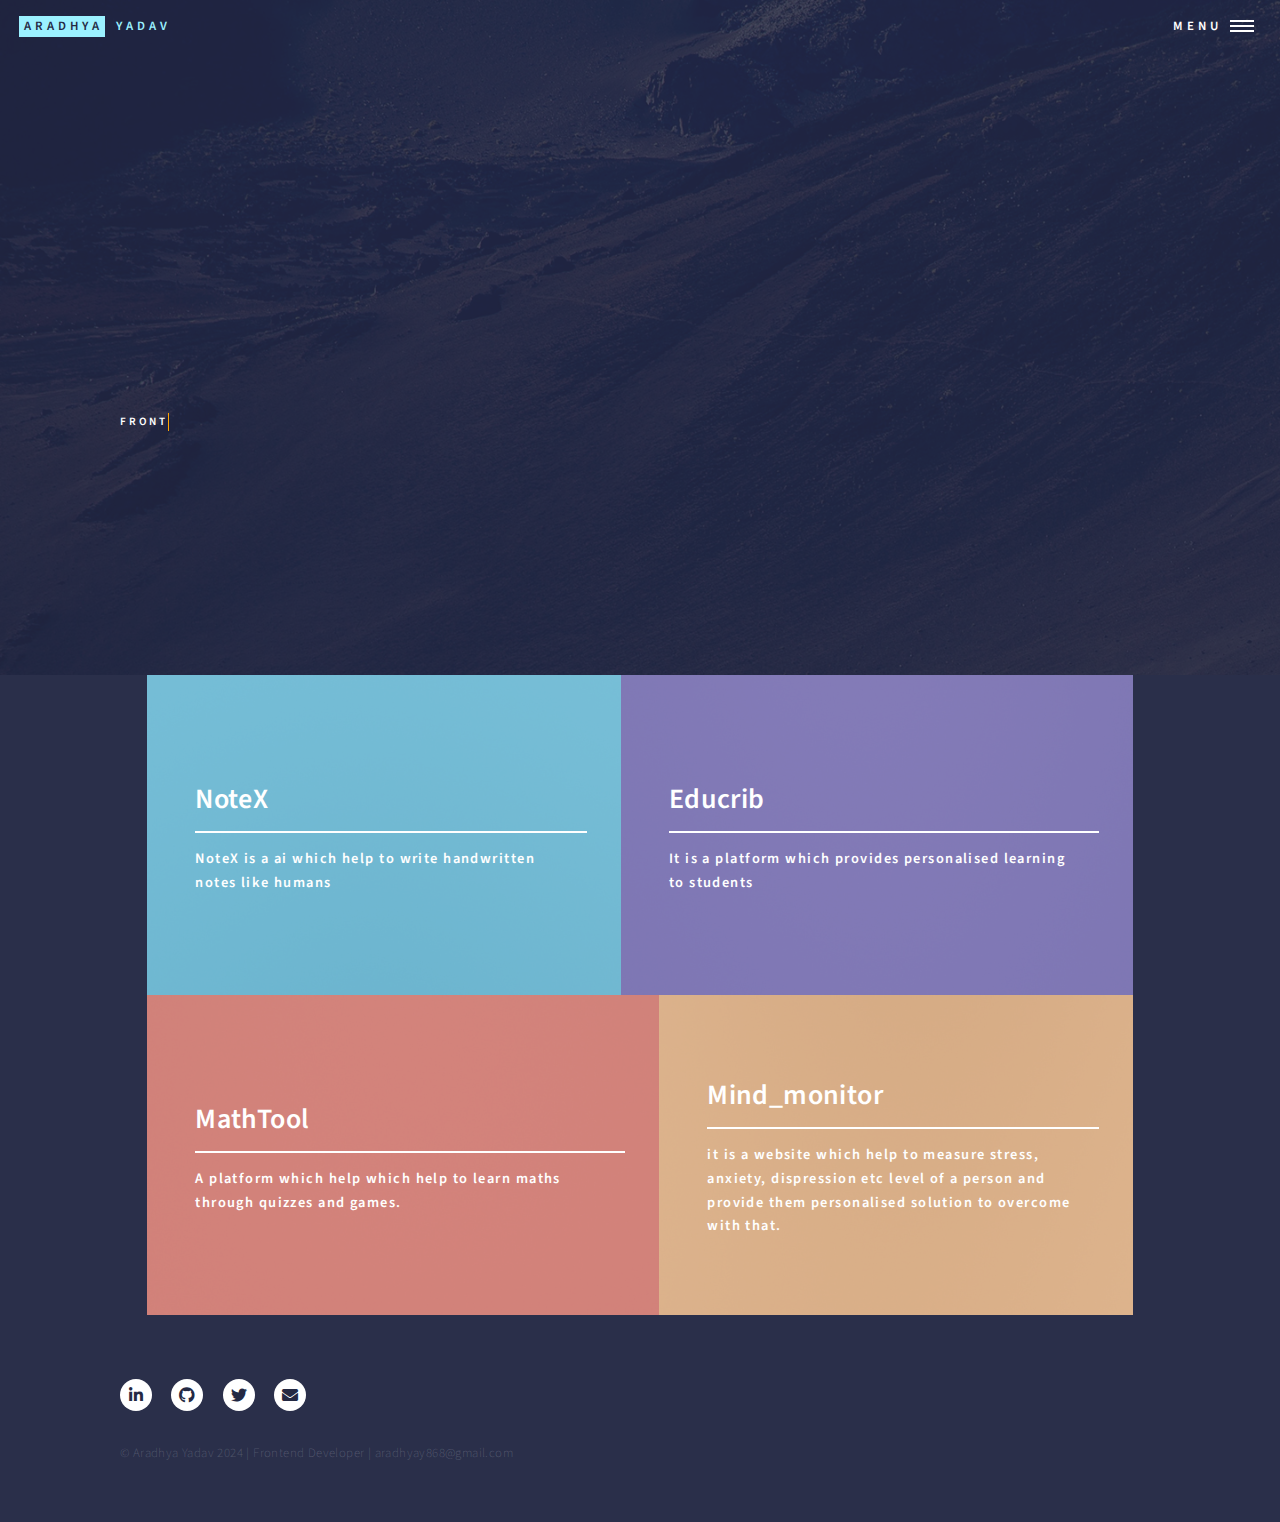
==== index.html @ 2ba5c399 "first commit" ====
<!DOCTYPE HTML>
<!--
	Forty by HTML5 UP
	html5up.net | @ajlkn
	Free for personal and commercial use under the CCA 3.0 license (html5up.net/license)
-->
<html>
	<head>
		<title>aradhyayadav-portfolio</title>
		<meta charset="utf-8" />
		<meta name="viewport" content="width=device-width, initial-scale=1, user-scalable=no" />
		<link rel="stylesheet" href="assets/css/main.css" />
		<noscript><link rel="stylesheet" href="assets/css/noscript.css" /></noscript>
	</head>
	<body class="is-preload">

		<!-- Wrapper -->
			<div id="wrapper">

				<!-- Header -->
					<header id="header" class="alt">
						<a href="index.html" class="logo"><strong>Aradhya</strong> <span>Yadav</span></a>
						<nav>
							<a href="#menu">Menu</a>
						</nav>
					</header>

				<!-- Menu -->
					<nav id="menu">
						<ul class="links">
							<li><a href="index.html">Home</a></li>
						<li><a href="about.html">About</a></li>
						<li><a href="projects.html">Projects</a></li>
							
						</ul>
						
					</nav>

				<!-- Banner -->
					<section id="banner" class="major">
						
						<div class="inner">
							<header class="major">
								<h1 class="header-text">Hi, my name is Aradhya</h1>
							</header>
							<div class="content">
								<p class="typewriter"></p>
								<!-- <ul class="actions">
									<li><a href="#one" class="button next scrolly">Get Started</a></li>
								</ul> -->
							</div>
						</div>
					</section>

				<!-- Main -->
					<div id="main">

						<!-- One -->
							<section id="one" class="tiles">
								<article>
									<span class="image">
										<img src="images/pic01.jpg" alt="" />
									</span>
									<header class="major">
										<h3><a href="projects.html" class="link">NoteX</a></h3>
										<p>NoteX is a ai which help to write handwritten notes like humans</p>
									</header>
								</article>
								<article>
									<span class="image">
										<img src="images/pic02.jpg" alt="" />
									</span>
									<header class="major">
										<h3><a href="projects.html" class="link">Educrib</a></h3>
										<p>It is a platform  which provides personalised learning to students</p>
									</header>
								</article>
								<article>
									<span class="image">
										<img src="images/pic05.jpg" alt="" />
									</span>
									<header class="major">
										<h3><a href="projects.html" class="link">MathTool</a></h3>
										<p>A platform which help which help to learn maths through quizzes and games.</p>
									</header>
								</article>
								<article>
									<span class="image">
										<img src="images/pic04.jpg" alt="" />
									</span>
									<header class="major">
										<h3><a href="projects.html" class="link">Mind_monitor</a></h3>
										<p>it is a website which help to measure stress, anxiety, dispression etc level of a person and provide them personalised solution to overcome with that. </p>
									</header>
								</article>
								
							</section>

				

				<!-- Footer -->
					<footer id="footer">
						<div class="inner">
							<ul class="icons">
								<li><a href="https://www.linkedin.com/in/aradhya-yadav-b4b287242" target="_blank" class="icon brands alt fa-linkedin-in"><span class="label">LinkedIn</span></a></li>
								<li><a href="https://github.com/Aradhya-005" target="_blank" class="icon brands alt fa-github"><span class="label">GitHub</span></a></li>
								<li><a href="https://x.com/Aradhya68429945" target="_blank" class="icon brands alt fa-twitter"><span class="label">Twitter</span></a></li>
								<li><a href="mailto:aradhyay868@gmail.com" target="_blank" class="icon solid alt fa-envelope"><span class="label">Email</span></a></li>
							</ul>
							<ul class="copyright">
								<li>&copy; Aradhya Yadav 2024 | Frontend Developer | aradhyay868@gmail.com</li>
							</ul>
						</div>
					</footer>

			</div>

		<!-- Scripts -->
			<script src="assets/js/jquery.min.js"></script>
			<script src="assets/js/jquery.scrolly.min.js"></script>
			<script src="assets/js/jquery.scrollex.min.js"></script>
			<script src="assets/js/browser.min.js"></script>
			<script src="assets/js/breakpoints.min.js"></script>
			<script src="assets/js/util.js"></script>
			<script src="assets/js/main.js"></script>

	</body>
</html>
---- assets/css/main.css ----
@import url(fontawesome-all.min.css);
@import url("https://fonts.googleapis.com/css?family=Source+Sans+Pro:300,300italic,600,600italic");

/*
	Forty by HTML5 UP
	html5up.net | @ajlkn
	Free for personal and commercial use under the CCA 3.0 license (html5up.net/license)
*/
::-webkit-scrollbar {
	display: none;
  }
html, body, div, span, applet, object,
iframe, h1, h2, h3, h4, h5, h6, p, blockquote,
pre, a, abbr, acronym, address, big, cite,
code, del, dfn, em, img, ins, kbd, q, s, samp,
small, strike, strong, sub, sup, tt, var, b,
u, i, center, dl, dt, dd, ol, ul, li, fieldset,
form, label, legend, table, caption, tbody,
tfoot, thead, tr, th, td, article, aside,
canvas, details, embed, figure, figcaption,
footer, header, hgroup, menu, nav, output, ruby,
section, summary, time, mark, audio, video {
	margin: 0;
	padding: 0;
	border: 0;
	font-size: 100%;
	font: inherit;
	vertical-align: baseline;}

article, aside, details, figcaption, figure,
footer, header, hgroup, menu, nav, section {
	display: block;}

body {
	line-height: 1;
}

ol, ul {
	list-style: none;
}

blockquote, q {
	quotes: none;
}

	blockquote:before, blockquote:after, q:before, q:after {
		content: '';
		content: none;
	}

table {
	border-collapse: collapse;
	border-spacing: 0;
}

body {
	-webkit-text-size-adjust: none;
}

mark {
	background-color: transparent;
	color: inherit;
}

input::-moz-focus-inner {
	border: 0;
	padding: 0;
}

input, select, textarea {
	-moz-appearance: none;
	-webkit-appearance: none;
	-ms-appearance: none;
	appearance: none;
}

/* Basic */

	@-ms-viewport {
		width: device-width;
	}

	body {
		-ms-overflow-style: scrollbar;
	}

	@media screen and (max-width: 480px) {

		html, body {
			min-width: 320px;
		}

	}

	html {
		box-sizing: border-box;
	}

	*, *:before, *:after {
		box-sizing: inherit;
	}

	body {
		background: #242943;
	}

		body.is-preload *, body.is-preload *:before, body.is-preload *:after {
			-moz-animation: none !important;
			-webkit-animation: none !important;
			-ms-animation: none !important;
			animation: none !important;
			-moz-transition: none !important;
			-webkit-transition: none !important;
			-ms-transition: none !important;
			transition: none !important;
		}

/* Type */

	body, input, select, textarea {
		color: #ffffff;
		font-family: "Source Sans Pro", Helvetica, sans-serif;
		font-size: 17pt;
		font-weight: 300;
		letter-spacing: 0.025em;
		line-height: 1.65;
	}

		@media screen and (max-width: 1680px) {

			body, input, select, textarea {
				font-size: 14pt;
			}

		}

		@media screen and (max-width: 1280px) {

			body, input, select, textarea {
				font-size: 12pt;
			}

		}

		@media screen and (max-width: 360px) {

			body, input, select, textarea {
				font-size: 11pt;
			}

		}

	a {
		-moz-transition: color 0.2s ease-in-out, border-bottom-color 0.2s ease-in-out;
		-webkit-transition: color 0.2s ease-in-out, border-bottom-color 0.2s ease-in-out;
		-ms-transition: color 0.2s ease-in-out, border-bottom-color 0.2s ease-in-out;
		transition: color 0.2s ease-in-out, border-bottom-color 0.2s ease-in-out;
		border-bottom: dotted 1px;
		color: inherit;
		text-decoration: none;
	}

		a:hover {
			border-bottom-color: transparent;
			color: #9bf1ff !important;
		}

		a:active {
			color: #53e3fb !important;
		}

	strong, b {
		color: #ffffff;
		font-weight: 600;
	}

	em, i {
		font-style: italic;
	}

	p {
		margin: 0 0 2em 0;
	}

	h1, h2, h3, h4, h5, h6 {
		color: #ffffff;
		font-weight: 600;
		line-height: 1.65;
		margin: 0 0 1em 0;
	}

		h1 a, h2 a, h3 a, h4 a, h5 a, h6 a {
			color: inherit;
			border-bottom: 0;
		}

	h1 {
		font-size: 2.5em;
	}

	h2 {
		font-size: 1.75em;
	}

	h3 {
		font-size: 1.35em;
	}

	h4 {
		font-size: 1.1em;
	}

	h5 {
		font-size: 0.9em;
	}

	h6 {
		font-size: 0.7em;
	}
	#second  p{
		margin: 0 0 5px 0;
		font-size: 16px;
	}
	#main #second .inner-2{
		padding-top: 15px;
	}
	#second h5{
		letter-spacing: 2px;
	}
    #second {
		display: flex;
		flex-direction: row;
	}
    
	.about-div{
		align-items: center;
		display: flex;
		flex-direction: row;
		/* gap: 40px; */
	}
	.image main img{
		width: 45%;

	}
	.another-inner{
	padding: 4em 0 2em 0;
    margin: 0 auto;
    max-width: 65em;
    /* width: calc(100% - 6em); */
	}

	
	#banner .content .typewriter {
		
		white-space: nowrap; /* Prevent wrapping */
		overflow: hidden; /* Hide the overflow text */
		border-right: 0.15em solid orange; /* The caret */
		animation: blink-caret 0.75s step-end infinite;
	}
	
	/* Blinking caret effect */
	@keyframes blink-caret {
		from, to { border-color: transparent; }
		50% { border-color: orange; }
	}
	
	 /* about animation css */

	 .slide-in-top {
		overflow: hidden; /* To hide overflowed parts during animation */
	}
	
	.slide-in-top img {
		width: 45%;
		
		transform: translateY(-100%); /* Start position: off-screen from the top */
		animation: slideIn 1s ease-out forwards; /* Animation duration and smoothness */
	}
	
	@keyframes slideIn {
		to {
			transform: translateY(0); /* End position: on-screen */
		}
	}
/* General styles for text */
.reveal-text {
    opacity: 0;
    transform: translateY(30px); /* Default start position for paragraph text */
    animation: reveal-bottom 1s ease-out forwards;
}

/* Specific styles for heading and subheading */
h1 {
    opacity: 0;
    transform: translateX(-30px); /* Start position for text coming from the left */
    animation: reveal-left 1s ease-out forwards;
}

h1 span {
    display: inline-block;
    opacity: 0;
    transform: translateX(30px); /* Start position for text coming from the right */
    animation: reveal-right 1s ease-out forwards;
    animation-delay: 0.5s; /* Stagger delay to start after 'Hi,' animation */
}

/* Keyframes for animations */
@keyframes reveal-left {
    0% {
        opacity: 0;
        transform: translateX(-30px); /* Start position */
    }
    100% {
        opacity: 1;
        transform: translateX(0); /* End position */
    }
}

@keyframes reveal-right {
    0% {
        opacity: 0;
        transform: translateX(30px); /* Start position */
    }
    100% {
        opacity: 1;
        transform: translateX(0); /* End position */
    }
}

@keyframes reveal-bottom {
    0% {
        opacity: 0;
        transform: translateY(30px); /* Start position */
    }
    100% {
        opacity: 1;
        transform: translateY(0); /* End position */
    }
}


/* education section animation */
.fade-in {
    opacity: 0;
    transform: translateY(30px); /* Start position */
    transition: opacity 1.2s ease-out, transform 1.2s ease-out;
}

/* Final state: fully visible and in place */
.fade-in.visible {
    opacity: 1;
    transform: translateY(0); /* End position */
}


/* animation css for project page */

/* Initial positioning */
.from-right, .from-left {
	position: relative;
	/* Ensure elements start off-screen */
	transform: translateX(100%);
	/* Set transition for smooth movement */
	transition: transform 2s ease-in-out; /* Reduced duration for faster speed */
  }
  
  /* Animation for elements coming from the right */
  .from-right {
	animation: moveFromRight 2s ease-in-out forwards; /* Reduced duration for faster speed */
  }
  
  /* Animation for elements coming from the left */
  .from-left {
	animation: moveFromLeft 2s ease-in-out forwards; /* Reduced duration for faster speed */
  }
  
  /* Keyframes for moving from the right to the center */
  @keyframes moveFromRight {
	0% {
	  transform: translateX(100%); /* Start off-screen to the right */
	}
	100% {
	  transform: translateX(0); /* Move to the original position */
	}
  }
  
  /* Keyframes for moving from the left to the center */
  @keyframes moveFromLeft {
	0% {
	  transform: translateX(-100%); /* Start off-screen to the left */
	}
	100% {
	  transform: translateX(0); /* Move to the original position */
	}
  }
  

 @media screen and (max-width:600px){
    .about-div{
		display: flex;
		flex-direction: column;
	}
	#second{
		
		display: flex;
		flex-direction: row;
	}
	.another-inner{
		margin-left: 24px;
	}
	.image.main img {
		width: 43%;
	}
 }
 @media screen and (max-width:550px){
    .about-div{
		display: flex;
		flex-direction: column;
	}
	#second{
		
		display: flex;
		flex-direction:column;
	}
	
 }


	@media screen and (max-width: 736px) {

		h1 {
			font-size: 2em;
		}

		h2 {
			font-size: 1.5em;
		}

		h3 {
			font-size: 1.25em;
		}

	}

	sub {
		font-size: 0.8em;
		position: relative;
		top: 0.5em;
	}

	sup {
		font-size: 0.8em;
		position: relative;
		top: -0.5em;
	}

	blockquote {
		border-left: solid 4px rgba(212, 212, 255, 0.1);
		font-style: italic;
		margin: 0 0 2em 0;
		padding: 0.5em 0 0.5em 2em;
	}

	code {
		background: rgba(212, 212, 255, 0.035);
		font-family: "Courier New", monospace;
		font-size: 0.9em;
		margin: 0 0.25em;
		padding: 0.25em 0.65em;
	}

	pre {
		-webkit-overflow-scrolling: touch;
		font-family: "Courier New", monospace;
		font-size: 0.9em;
		margin: 0 0 2em 0;
	}

		pre code {
			display: block;
			line-height: 1.75;
			padding: 1em 1.5em;
			overflow-x: auto;
		}

	hr {
		border: 0;
		border-bottom: solid 1px rgba(212, 212, 255, 0.1);
		margin: 2em 0;
	}

		hr.major {
			margin: 3em 0;
		}

	.align-left {
		text-align: left;
	}

	.align-center {
		text-align: center;
	}

	.align-right {
		text-align: right;
	}

/* Row */

	.row {
		display: flex;
		flex-wrap: wrap;
		box-sizing: border-box;
		align-items: stretch;
	}

		.row > * {
			box-sizing: border-box;
		}

		.row.gtr-uniform > * > :last-child {
			margin-bottom: 0;
		}

		.row.aln-left {
			justify-content: flex-start;
		}

		.row.aln-center {
			justify-content: center;
		}

		.row.aln-right {
			justify-content: flex-end;
		}

		.row.aln-top {
			align-items: flex-start;
		}

		.row.aln-middle {
			align-items: center;
		}

		.row.aln-bottom {
			align-items: flex-end;
		}

		.row > .imp {
			order: -1;
		}

		.row > .col-1 {
			width: 8.33333%;
		}

		.row > .off-1 {
			margin-left: 8.33333%;
		}

		.row > .col-2 {
			width: 16.66667%;
		}

		.row > .off-2 {
			margin-left: 16.66667%;
		}

		.row > .col-3 {
			width: 25%;
		}

		.row > .off-3 {
			margin-left: 25%;
		}

		.row > .col-4 {
			width: 33.33333%;
		}

		.row > .off-4 {
			margin-left: 33.33333%;
		}

		.row > .col-5 {
			width: 41.66667%;
		}

		.row > .off-5 {
			margin-left: 41.66667%;
		}

		.row > .col-6 {
			width: 50%;
		}

		.row > .off-6 {
			margin-left: 50%;
		}

		.row > .col-7 {
			width: 58.33333%;
		}

		.row > .off-7 {
			margin-left: 58.33333%;
		}

		.row > .col-8 {
			width: 66.66667%;
		}

		.row > .off-8 {
			margin-left: 66.66667%;
		}

		.row > .col-9 {
			width: 75%;
		}

		.row > .off-9 {
			margin-left: 75%;
		}

		.row > .col-10 {
			width: 83.33333%;
		}

		.row > .off-10 {
			margin-left: 83.33333%;
		}

		.row > .col-11 {
			width: 91.66667%;
		}

		.row > .off-11 {
			margin-left: 91.66667%;
		}

		.row > .col-12 {
			width: 100%;
		}

		.row > .off-12 {
			margin-left: 100%;
		}

		.row.gtr-0 {
			margin-top: 0;
			margin-left: 0em;
		}

			.row.gtr-0 > * {
				padding: 0 0 0 0em;
			}

			.row.gtr-0.gtr-uniform {
				margin-top: 0em;
			}

				.row.gtr-0.gtr-uniform > * {
					padding-top: 0em;
				}

		.row.gtr-25 {
			margin-top: 0;
			margin-left: -0.5em;
		}

			.row.gtr-25 > * {
				padding: 0 0 0 0.5em;
			}

			.row.gtr-25.gtr-uniform {
				margin-top: -0.5em;
			}

				.row.gtr-25.gtr-uniform > * {
					padding-top: 0.5em;
				}

		.row.gtr-50 {
			margin-top: 0;
			margin-left: -1em;
		}

			.row.gtr-50 > * {
				padding: 0 0 0 1em;
			}

			.row.gtr-50.gtr-uniform {
				margin-top: -1em;
			}

				.row.gtr-50.gtr-uniform > * {
					padding-top: 1em;
				}

		.row {
			margin-top: 0;
			margin-left: -2em;
		}

			.row > * {
				padding: 0 0 0 2em;
			}

			.row.gtr-uniform {
				margin-top: -2em;
			}

				.row.gtr-uniform > * {
					padding-top: 2em;
				}

		.row.gtr-150 {
			margin-top: 0;
			margin-left: -3em;
		}

			.row.gtr-150 > * {
				padding: 0 0 0 3em;
			}

			.row.gtr-150.gtr-uniform {
				margin-top: -3em;
			}

				.row.gtr-150.gtr-uniform > * {
					padding-top: 3em;
				}

		.row.gtr-200 {
			margin-top: 0;
			margin-left: -4em;
		}

			.row.gtr-200 > * {
				padding: 0 0 0 4em;
			}

			.row.gtr-200.gtr-uniform {
				margin-top: -4em;
			}

				.row.gtr-200.gtr-uniform > * {
					padding-top: 4em;
				}

		@media screen and (max-width: 1680px) {

			.row {
				display: flex;
				flex-wrap: wrap;
				box-sizing: border-box;
				align-items: stretch;
			}

				.row > * {
					box-sizing: border-box;
				}

				.row.gtr-uniform > * > :last-child {
					margin-bottom: 0;
				}

				.row.aln-left {
					justify-content: flex-start;
				}

				.row.aln-center {
					justify-content: center;
				}

				.row.aln-right {
					justify-content: flex-end;
				}

				.row.aln-top {
					align-items: flex-start;
				}

				.row.aln-middle {
					align-items: center;
				}

				.row.aln-bottom {
					align-items: flex-end;
				}

				.row > .imp-xlarge {
					order: -1;
				}

				.row > .col-1-xlarge {
					width: 8.33333%;
				}

				.row > .off-1-xlarge {
					margin-left: 8.33333%;
				}

				.row > .col-2-xlarge {
					width: 16.66667%;
				}

				.row > .off-2-xlarge {
					margin-left: 16.66667%;
				}

				.row > .col-3-xlarge {
					width: 25%;
				}

				.row > .off-3-xlarge {
					margin-left: 25%;
				}

				.row > .col-4-xlarge {
					width: 33.33333%;
				}

				.row > .off-4-xlarge {
					margin-left: 33.33333%;
				}

				.row > .col-5-xlarge {
					width: 41.66667%;
				}

				.row > .off-5-xlarge {
					margin-left: 41.66667%;
				}

				.row > .col-6-xlarge {
					width: 50%;
				}

				.row > .off-6-xlarge {
					margin-left: 50%;
				}

				.row > .col-7-xlarge {
					width: 58.33333%;
				}

				.row > .off-7-xlarge {
					margin-left: 58.33333%;
				}

				.row > .col-8-xlarge {
					width: 66.66667%;
				}

				.row > .off-8-xlarge {
					margin-left: 66.66667%;
				}

				.row > .col-9-xlarge {
					width: 75%;
				}

				.row > .off-9-xlarge {
					margin-left: 75%;
				}

				.row > .col-10-xlarge {
					width: 83.33333%;
				}

				.row > .off-10-xlarge {
					margin-left: 83.33333%;
				}

				.row > .col-11-xlarge {
					width: 91.66667%;
				}

				.row > .off-11-xlarge {
					margin-left: 91.66667%;
				}

				.row > .col-12-xlarge {
					width: 100%;
				}

				.row > .off-12-xlarge {
					margin-left: 100%;
				}

				.row.gtr-0 {
					margin-top: 0;
					margin-left: 0em;
				}

					.row.gtr-0 > * {
						padding: 0 0 0 0em;
					}

					.row.gtr-0.gtr-uniform {
						margin-top: 0em;
					}

						.row.gtr-0.gtr-uniform > * {
							padding-top: 0em;
						}

				.row.gtr-25 {
					margin-top: 0;
					margin-left: -0.5em;
				}

					.row.gtr-25 > * {
						padding: 0 0 0 0.5em;
					}

					.row.gtr-25.gtr-uniform {
						margin-top: -0.5em;
					}

						.row.gtr-25.gtr-uniform > * {
							padding-top: 0.5em;
						}

				.row.gtr-50 {
					margin-top: 0;
					margin-left: -1em;
				}

					.row.gtr-50 > * {
						padding: 0 0 0 1em;
					}

					.row.gtr-50.gtr-uniform {
						margin-top: -1em;
					}

						.row.gtr-50.gtr-uniform > * {
							padding-top: 1em;
						}

				.row {
					margin-top: 0;
					margin-left: -2em;
				}

					.row > * {
						padding: 0 0 0 2em;
					}

					.row.gtr-uniform {
						margin-top: -2em;
					}

						.row.gtr-uniform > * {
							padding-top: 2em;
						}

				.row.gtr-150 {
					margin-top: 0;
					margin-left: -3em;
				}

					.row.gtr-150 > * {
						padding: 0 0 0 3em;
					}

					.row.gtr-150.gtr-uniform {
						margin-top: -3em;
					}

						.row.gtr-150.gtr-uniform > * {
							padding-top: 3em;
						}

				.row.gtr-200 {
					margin-top: 0;
					margin-left: -4em;
				}

					.row.gtr-200 > * {
						padding: 0 0 0 4em;
					}

					.row.gtr-200.gtr-uniform {
						margin-top: -4em;
					}

						.row.gtr-200.gtr-uniform > * {
							padding-top: 4em;
						}

		}

		@media screen and (max-width: 1280px) {

			.row {
				display: flex;
				flex-wrap: wrap;
				box-sizing: border-box;
				align-items: stretch;
			}

				.row > * {
					box-sizing: border-box;
				}

				.row.gtr-uniform > * > :last-child {
					margin-bottom: 0;
				}

				.row.aln-left {
					justify-content: flex-start;
				}

				.row.aln-center {
					justify-content: center;
				}

				.row.aln-right {
					justify-content: flex-end;
				}

				.row.aln-top {
					align-items: flex-start;
				}

				.row.aln-middle {
					align-items: center;
				}

				.row.aln-bottom {
					align-items: flex-end;
				}

				.row > .imp-large {
					order: -1;
				}

				.row > .col-1-large {
					width: 8.33333%;
				}

				.row > .off-1-large {
					margin-left: 8.33333%;
				}

				.row > .col-2-large {
					width: 16.66667%;
				}

				.row > .off-2-large {
					margin-left: 16.66667%;
				}

				.row > .col-3-large {
					width: 25%;
				}

				.row > .off-3-large {
					margin-left: 25%;
				}

				.row > .col-4-large {
					width: 33.33333%;
				}

				.row > .off-4-large {
					margin-left: 33.33333%;
				}

				.row > .col-5-large {
					width: 41.66667%;
				}

				.row > .off-5-large {
					margin-left: 41.66667%;
				}

				.row > .col-6-large {
					width: 50%;
				}

				.row > .off-6-large {
					margin-left: 50%;
				}

				.row > .col-7-large {
					width: 58.33333%;
				}

				.row > .off-7-large {
					margin-left: 58.33333%;
				}

				.row > .col-8-large {
					width: 66.66667%;
				}

				.row > .off-8-large {
					margin-left: 66.66667%;
				}

				.row > .col-9-large {
					width: 75%;
				}

				.row > .off-9-large {
					margin-left: 75%;
				}

				.row > .col-10-large {
					width: 83.33333%;
				}

				.row > .off-10-large {
					margin-left: 83.33333%;
				}

				.row > .col-11-large {
					width: 91.66667%;
				}

				.row > .off-11-large {
					margin-left: 91.66667%;
				}

				.row > .col-12-large {
					width: 100%;
				}

				.row > .off-12-large {
					margin-left: 100%;
				}

				.row.gtr-0 {
					margin-top: 0;
					margin-left: 0em;
				}

					.row.gtr-0 > * {
						padding: 0 0 0 0em;
					}

					.row.gtr-0.gtr-uniform {
						margin-top: 0em;
					}

						.row.gtr-0.gtr-uniform > * {
							padding-top: 0em;
						}

				.row.gtr-25 {
					margin-top: 0;
					margin-left: -0.375em;
				}

					.row.gtr-25 > * {
						padding: 0 0 0 0.375em;
					}

					.row.gtr-25.gtr-uniform {
						margin-top: -0.375em;
					}

						.row.gtr-25.gtr-uniform > * {
							padding-top: 0.375em;
						}

				.row.gtr-50 {
					margin-top: 0;
					margin-left: -0.75em;
				}

					.row.gtr-50 > * {
						padding: 0 0 0 0.75em;
					}

					.row.gtr-50.gtr-uniform {
						margin-top: -0.75em;
					}

						.row.gtr-50.gtr-uniform > * {
							padding-top: 0.75em;
						}

				.row {
					margin-top: 0;
					margin-left: -1.5em;
				}

					.row > * {
						padding: 0 0 0 1.5em;
					}

					.row.gtr-uniform {
						margin-top: -1.5em;
					}

						.row.gtr-uniform > * {
							padding-top: 1.5em;
						}

				.row.gtr-150 {
					margin-top: 0;
					margin-left: -2.25em;
				}

					.row.gtr-150 > * {
						padding: 0 0 0 2.25em;
					}

					.row.gtr-150.gtr-uniform {
						margin-top: -2.25em;
					}

						.row.gtr-150.gtr-uniform > * {
							padding-top: 2.25em;
						}

				.row.gtr-200 {
					margin-top: 0;
					margin-left: -3em;
				}

					.row.gtr-200 > * {
						padding: 0 0 0 3em;
					}

					.row.gtr-200.gtr-uniform {
						margin-top: -3em;
					}

						.row.gtr-200.gtr-uniform > * {
							padding-top: 3em;
						}

		}

		@media screen and (max-width: 980px) {

			.row {
				display: flex;
				flex-wrap: wrap;
				box-sizing: border-box;
				align-items: stretch;
			}

				.row > * {
					box-sizing: border-box;
				}

				.row.gtr-uniform > * > :last-child {
					margin-bottom: 0;
				}

				.row.aln-left {
					justify-content: flex-start;
				}

				.row.aln-center {
					justify-content: center;
				}

				.row.aln-right {
					justify-content: flex-end;
				}

				.row.aln-top {
					align-items: flex-start;
				}

				.row.aln-middle {
					align-items: center;
				}

				.row.aln-bottom {
					align-items: flex-end;
				}

				.row > .imp-medium {
					order: -1;
				}

				.row > .col-1-medium {
					width: 8.33333%;
				}

				.row > .off-1-medium {
					margin-left: 8.33333%;
				}

				.row > .col-2-medium {
					width: 16.66667%;
				}

				.row > .off-2-medium {
					margin-left: 16.66667%;
				}

				.row > .col-3-medium {
					width: 25%;
				}

				.row > .off-3-medium {
					margin-left: 25%;
				}

				.row > .col-4-medium {
					width: 33.33333%;
				}

				.row > .off-4-medium {
					margin-left: 33.33333%;
				}

				.row > .col-5-medium {
					width: 41.66667%;
				}

				.row > .off-5-medium {
					margin-left: 41.66667%;
				}

				.row > .col-6-medium {
					width: 50%;
				}

				.row > .off-6-medium {
					margin-left: 50%;
				}

				.row > .col-7-medium {
					width: 58.33333%;
				}

				.row > .off-7-medium {
					margin-left: 58.33333%;
				}

				.row > .col-8-medium {
					width: 66.66667%;
				}

				.row > .off-8-medium {
					margin-left: 66.66667%;
				}

				.row > .col-9-medium {
					width: 75%;
				}

				.row > .off-9-medium {
					margin-left: 75%;
				}

				.row > .col-10-medium {
					width: 83.33333%;
				}

				.row > .off-10-medium {
					margin-left: 83.33333%;
				}

				.row > .col-11-medium {
					width: 91.66667%;
				}

				.row > .off-11-medium {
					margin-left: 91.66667%;
				}

				.row > .col-12-medium {
					width: 100%;
				}

				.row > .off-12-medium {
					margin-left: 100%;
				}

				.row.gtr-0 {
					margin-top: 0;
					margin-left: 0em;
				}

					.row.gtr-0 > * {
						padding: 0 0 0 0em;
					}

					.row.gtr-0.gtr-uniform {
						margin-top: 0em;
					}

						.row.gtr-0.gtr-uniform > * {
							padding-top: 0em;
						}

				.row.gtr-25 {
					margin-top: 0;
					margin-left: -0.375em;
				}

					.row.gtr-25 > * {
						padding: 0 0 0 0.375em;
					}

					.row.gtr-25.gtr-uniform {
						margin-top: -0.375em;
					}

						.row.gtr-25.gtr-uniform > * {
							padding-top: 0.375em;
						}

				.row.gtr-50 {
					margin-top: 0;
					margin-left: -0.75em;
				}

					.row.gtr-50 > * {
						padding: 0 0 0 0.75em;
					}

					.row.gtr-50.gtr-uniform {
						margin-top: -0.75em;
					}

						.row.gtr-50.gtr-uniform > * {
							padding-top: 0.75em;
						}

				.row {
					margin-top: 0;
					margin-left: -1.5em;
				}

					.row > * {
						padding: 0 0 0 1.5em;
					}

					.row.gtr-uniform {
						margin-top: -1.5em;
					}

						.row.gtr-uniform > * {
							padding-top: 1.5em;
						}

				.row.gtr-150 {
					margin-top: 0;
					margin-left: -2.25em;
				}

					.row.gtr-150 > * {
						padding: 0 0 0 2.25em;
					}

					.row.gtr-150.gtr-uniform {
						margin-top: -2.25em;
					}

						.row.gtr-150.gtr-uniform > * {
							padding-top: 2.25em;
						}

				.row.gtr-200 {
					margin-top: 0;
					margin-left: -3em;
				}

					.row.gtr-200 > * {
						padding: 0 0 0 3em;
					}

					.row.gtr-200.gtr-uniform {
						margin-top: -3em;
					}

						.row.gtr-200.gtr-uniform > * {
							padding-top: 3em;
						}

		}

		@media screen and (max-width: 736px) {

			.row {
				display: flex;
				flex-wrap: wrap;
				box-sizing: border-box;
				align-items: stretch;
			}

				.row > * {
					box-sizing: border-box;
				}

				.row.gtr-uniform > * > :last-child {
					margin-bottom: 0;
				}

				.row.aln-left {
					justify-content: flex-start;
				}

				.row.aln-center {
					justify-content: center;
				}

				.row.aln-right {
					justify-content: flex-end;
				}

				.row.aln-top {
					align-items: flex-start;
				}

				.row.aln-middle {
					align-items: center;
				}

				.row.aln-bottom {
					align-items: flex-end;
				}

				.row > .imp-small {
					order: -1;
				}

				.row > .col-1-small {
					width: 8.33333%;
				}

				.row > .off-1-small {
					margin-left: 8.33333%;
				}

				.row > .col-2-small {
					width: 16.66667%;
				}

				.row > .off-2-small {
					margin-left: 16.66667%;
				}

				.row > .col-3-small {
					width: 25%;
				}

				.row > .off-3-small {
					margin-left: 25%;
				}

				.row > .col-4-small {
					width: 33.33333%;
				}

				.row > .off-4-small {
					margin-left: 33.33333%;
				}

				.row > .col-5-small {
					width: 41.66667%;
				}

				.row > .off-5-small {
					margin-left: 41.66667%;
				}

				.row > .col-6-small {
					width: 50%;
				}

				.row > .off-6-small {
					margin-left: 50%;
				}

				.row > .col-7-small {
					width: 58.33333%;
				}

				.row > .off-7-small {
					margin-left: 58.33333%;
				}

				.row > .col-8-small {
					width: 66.66667%;
				}

				.row > .off-8-small {
					margin-left: 66.66667%;
				}

				.row > .col-9-small {
					width: 75%;
				}

				.row > .off-9-small {
					margin-left: 75%;
				}

				.row > .col-10-small {
					width: 83.33333%;
				}

				.row > .off-10-small {
					margin-left: 83.33333%;
				}

				.row > .col-11-small {
					width: 91.66667%;
				}

				.row > .off-11-small {
					margin-left: 91.66667%;
				}

				.row > .col-12-small {
					width: 100%;
				}

				.row > .off-12-small {
					margin-left: 100%;
				}

				.row.gtr-0 {
					margin-top: 0;
					margin-left: 0em;
				}

					.row.gtr-0 > * {
						padding: 0 0 0 0em;
					}

					.row.gtr-0.gtr-uniform {
						margin-top: 0em;
					}

						.row.gtr-0.gtr-uniform > * {
							padding-top: 0em;
						}

				.row.gtr-25 {
					margin-top: 0;
					margin-left: -0.3125em;
				}

					.row.gtr-25 > * {
						padding: 0 0 0 0.3125em;
					}

					.row.gtr-25.gtr-uniform {
						margin-top: -0.3125em;
					}

						.row.gtr-25.gtr-uniform > * {
							padding-top: 0.3125em;
						}

				.row.gtr-50 {
					margin-top: 0;
					margin-left: -0.625em;
				}

					.row.gtr-50 > * {
						padding: 0 0 0 0.625em;
					}

					.row.gtr-50.gtr-uniform {
						margin-top: -0.625em;
					}

						.row.gtr-50.gtr-uniform > * {
							padding-top: 0.625em;
						}

				.row {
					margin-top: 0;
					margin-left: -1.25em;
				}

					.row > * {
						padding: 0 0 0 1.25em;
					}

					.row.gtr-uniform {
						margin-top: -1.25em;
					}

						.row.gtr-uniform > * {
							padding-top: 1.25em;
						}

				.row.gtr-150 {
					margin-top: 0;
					margin-left: -1.875em;
				}

					.row.gtr-150 > * {
						padding: 0 0 0 1.875em;
					}

					.row.gtr-150.gtr-uniform {
						margin-top: -1.875em;
					}

						.row.gtr-150.gtr-uniform > * {
							padding-top: 1.875em;
						}

				.row.gtr-200 {
					margin-top: 0;
					margin-left: -2.5em;
				}

					.row.gtr-200 > * {
						padding: 0 0 0 2.5em;
					}

					.row.gtr-200.gtr-uniform {
						margin-top: -2.5em;
					}

						.row.gtr-200.gtr-uniform > * {
							padding-top: 2.5em;
						}

		}

		@media screen and (max-width: 480px) {

			.row {
				display: flex;
				flex-wrap: wrap;
				box-sizing: border-box;
				align-items: stretch;
			}

				.row > * {
					box-sizing: border-box;
				}

				.row.gtr-uniform > * > :last-child {
					margin-bottom: 0;
				}

				.row.aln-left {
					justify-content: flex-start;
				}

				.row.aln-center {
					justify-content: center;
				}

				.row.aln-right {
					justify-content: flex-end;
				}

				.row.aln-top {
					align-items: flex-start;
				}

				.row.aln-middle {
					align-items: center;
				}

				.row.aln-bottom {
					align-items: flex-end;
				}

				.row > .imp-xsmall {
					order: -1;
				}

				.row > .col-1-xsmall {
					width: 8.33333%;
				}

				.row > .off-1-xsmall {
					margin-left: 8.33333%;
				}

				.row > .col-2-xsmall {
					width: 16.66667%;
				}

				.row > .off-2-xsmall {
					margin-left: 16.66667%;
				}

				.row > .col-3-xsmall {
					width: 25%;
				}

				.row > .off-3-xsmall {
					margin-left: 25%;
				}

				.row > .col-4-xsmall {
					width: 33.33333%;
				}

				.row > .off-4-xsmall {
					margin-left: 33.33333%;
				}

				.row > .col-5-xsmall {
					width: 41.66667%;
				}

				.row > .off-5-xsmall {
					margin-left: 41.66667%;
				}

				.row > .col-6-xsmall {
					width: 50%;
				}

				.row > .off-6-xsmall {
					margin-left: 50%;
				}

				.row > .col-7-xsmall {
					width: 58.33333%;
				}

				.row > .off-7-xsmall {
					margin-left: 58.33333%;
				}

				.row > .col-8-xsmall {
					width: 66.66667%;
				}

				.row > .off-8-xsmall {
					margin-left: 66.66667%;
				}

				.row > .col-9-xsmall {
					width: 75%;
				}

				.row > .off-9-xsmall {
					margin-left: 75%;
				}

				.row > .col-10-xsmall {
					width: 83.33333%;
				}

				.row > .off-10-xsmall {
					margin-left: 83.33333%;
				}

				.row > .col-11-xsmall {
					width: 91.66667%;
				}

				.row > .off-11-xsmall {
					margin-left: 91.66667%;
				}

				.row > .col-12-xsmall {
					width: 100%;
				}

				.row > .off-12-xsmall {
					margin-left: 100%;
				}

				.row.gtr-0 {
					margin-top: 0;
					margin-left: 0em;
				}

					.row.gtr-0 > * {
						padding: 0 0 0 0em;
					}

					.row.gtr-0.gtr-uniform {
						margin-top: 0em;
					}

						.row.gtr-0.gtr-uniform > * {
							padding-top: 0em;
						}

				.row.gtr-25 {
					margin-top: 0;
					margin-left: -0.3125em;
				}

					.row.gtr-25 > * {
						padding: 0 0 0 0.3125em;
					}

					.row.gtr-25.gtr-uniform {
						margin-top: -0.3125em;
					}

						.row.gtr-25.gtr-uniform > * {
							padding-top: 0.3125em;
						}

				.row.gtr-50 {
					margin-top: 0;
					margin-left: -0.625em;
				}

					.row.gtr-50 > * {
						padding: 0 0 0 0.625em;
					}

					.row.gtr-50.gtr-uniform {
						margin-top: -0.625em;
					}

						.row.gtr-50.gtr-uniform > * {
							padding-top: 0.625em;
						}

				.row {
					margin-top: 0;
					margin-left: -1.25em;
				}

					.row > * {
						padding: 0 0 0 1.25em;
					}

					.row.gtr-uniform {
						margin-top: -1.25em;
					}

						.row.gtr-uniform > * {
							padding-top: 1.25em;
						}

				.row.gtr-150 {
					margin-top: 0;
					margin-left: -1.875em;
				}

					.row.gtr-150 > * {
						padding: 0 0 0 1.875em;
					}

					.row.gtr-150.gtr-uniform {
						margin-top: -1.875em;
					}

						.row.gtr-150.gtr-uniform > * {
							padding-top: 1.875em;
						}

				.row.gtr-200 {
					margin-top: 0;
					margin-left: -2.5em;
				}

					.row.gtr-200 > * {
						padding: 0 0 0 2.5em;
					}

					.row.gtr-200.gtr-uniform {
						margin-top: -2.5em;
					}

						.row.gtr-200.gtr-uniform > * {
							padding-top: 2.5em;
						}

		}

/* Section/Article */

	section.special, article.special {
		text-align: center;
	}

	header.major {
		width: -moz-max-content;
		width: -webkit-max-content;
		width: -ms-max-content;
		width: max-content;
		margin-bottom: 2em;
	}

		header.major > :first-child {
			margin-bottom: 0;
			width: calc(100% + 0.5em);
		}

			header.major > :first-child:after {
				content: '';
				background-color: #ffffff;
				display: block;
				height: 2px;
				margin: 0.325em 0 0.5em 0;
				width: 100%;
			}

		header.major > p {
			font-size: 0.9em;
			font-weight: 600;
			letter-spacing: .10em;
		
			margin-bottom: 0;
			
		}

		body.is-ie header.major > :first-child:after {
			max-width: 9em;
		}

		body.is-ie header.major > h1:after {
			max-width: 100% !important;
		}

	@media screen and (max-width: 736px) {

		header.major > p br {
			display: none;
		}

	}

/* Form */

	form {
		margin: 0 0 2em 0;
	}

		form > :last-child {
			margin-bottom: 0;
		}

		form > .fields {
			display: -moz-flex;
			display: -webkit-flex;
			display: -ms-flex;
			display: flex;
			-moz-flex-wrap: wrap;
			-webkit-flex-wrap: wrap;
			-ms-flex-wrap: wrap;
			flex-wrap: wrap;
			width: calc(100% + 3em);
			margin: -1.5em 0 2em -1.5em;
		}

			form > .fields > .field {
				-moz-flex-grow: 0;
				-webkit-flex-grow: 0;
				-ms-flex-grow: 0;
				flex-grow: 0;
				-moz-flex-shrink: 0;
				-webkit-flex-shrink: 0;
				-ms-flex-shrink: 0;
				flex-shrink: 0;
				padding: 1.5em 0 0 1.5em;
				width: calc(100% - 1.5em);
			}

				form > .fields > .field.half {
					width: calc(50% - 0.75em);
				}

				form > .fields > .field.third {
					width: calc(100%/3 - 0.5em);
				}

				form > .fields > .field.quarter {
					width: calc(25% - 0.375em);
				}

		@media screen and (max-width: 480px) {

			form > .fields {
				width: calc(100% + 3em);
				margin: -1.5em 0 2em -1.5em;
			}

				form > .fields > .field {
					padding: 1.5em 0 0 1.5em;
					width: calc(100% - 1.5em);
				}

					form > .fields > .field.half {
						width: calc(100% - 1.5em);
					}

					form > .fields > .field.third {
						width: calc(100% - 1.5em);
					}

					form > .fields > .field.quarter {
						width: calc(100% - 1.5em);
					}

		}

	label {
		color: #ffffff;
		display: block;
		font-size: 0.8em;
		font-weight: 600;
		letter-spacing: 0.25em;
		margin: 0 0 1em 0;
		text-transform: uppercase;
	}

	input[type="text"],
	input[type="password"],
	input[type="email"],
	input[type="tel"],
	input[type="search"],
	input[type="url"],
	select,
	textarea {
		-moz-appearance: none;
		-webkit-appearance: none;
		-ms-appearance: none;
		appearance: none;
		background: rgba(212, 212, 255, 0.035);
		border: none;
		border-radius: 0;
		color: inherit;
		display: block;
		outline: 0;
		padding: 0 1em;
		text-decoration: none;
		width: 100%;
	}

		input[type="text"]:invalid,
		input[type="password"]:invalid,
		input[type="email"]:invalid,
		input[type="tel"]:invalid,
		input[type="search"]:invalid,
		input[type="url"]:invalid,
		select:invalid,
		textarea:invalid {
			box-shadow: none;
		}

		input[type="text"]:focus,
		input[type="password"]:focus,
		input[type="email"]:focus,
		input[type="tel"]:focus,
		input[type="search"]:focus,
		input[type="url"]:focus,
		select:focus,
		textarea:focus {
			border-color: #9bf1ff;
			box-shadow: 0 0 0 2px #9bf1ff;
		}

	select {
		background-image: url("data:image/svg+xml;charset=utf8,%3Csvg xmlns='http://www.w3.org/2000/svg' width='40' height='40' preserveAspectRatio='none' viewBox='0 0 40 40'%3E%3Cpath d='M9.4,12.3l10.4,10.4l10.4-10.4c0.2-0.2,0.5-0.4,0.9-0.4c0.3,0,0.6,0.1,0.9,0.4l3.3,3.3c0.2,0.2,0.4,0.5,0.4,0.9 c0,0.4-0.1,0.6-0.4,0.9L20.7,31.9c-0.2,0.2-0.5,0.4-0.9,0.4c-0.3,0-0.6-0.1-0.9-0.4L4.3,17.3c-0.2-0.2-0.4-0.5-0.4-0.9 c0-0.4,0.1-0.6,0.4-0.9l3.3-3.3c0.2-0.2,0.5-0.4,0.9-0.4S9.1,12.1,9.4,12.3z' fill='rgba(212, 212, 255, 0.1)' /%3E%3C/svg%3E");
		background-size: 1.25rem;
		background-repeat: no-repeat;
		background-position: calc(100% - 1rem) center;
		height: 2.75em;
		padding-right: 2.75em;
		text-overflow: ellipsis;
	}

		select option {
			color: #ffffff;
			background: #242943;
		}

		select:focus::-ms-value {
			background-color: transparent;
		}

		select::-ms-expand {
			display: none;
		}

	input[type="text"],
	input[type="password"],
	input[type="email"],
	input[type="tel"],
	input[type="search"],
	input[type="url"],
	select {
		height: 2.75em;
	}

	textarea {
		padding: 0.75em 1em;
	}

	input[type="checkbox"],
	input[type="radio"] {
		-moz-appearance: none;
		-webkit-appearance: none;
		-ms-appearance: none;
		appearance: none;
		display: block;
		float: left;
		margin-right: -2em;
		opacity: 0;
		width: 1em;
		z-index: -1;
	}

		input[type="checkbox"] + label,
		input[type="radio"] + label {
			text-decoration: none;
			color: #ffffff;
			cursor: pointer;
			display: inline-block;
			font-weight: 300;
			padding-left: 2.65em;
			padding-right: 0.75em;
			position: relative;
		}

			input[type="checkbox"] + label:before,
			input[type="radio"] + label:before {
				-moz-osx-font-smoothing: grayscale;
				-webkit-font-smoothing: antialiased;
				display: inline-block;
				font-style: normal;
				font-variant: normal;
				text-rendering: auto;
				line-height: 1;
				text-transform: none !important;
				font-family: 'Font Awesome 5 Free';
				font-weight: 900;
			}

			input[type="checkbox"] + label:before,
			input[type="radio"] + label:before {
				background: rgba(212, 212, 255, 0.035);
				content: '';
				display: inline-block;
				font-size: 0.8em;
				height: 2.0625em;
				left: 0;
				letter-spacing: 0;
				line-height: 2.0625em;
				position: absolute;
				text-align: center;
				top: 0;
				width: 2.0625em;
			}

		input[type="checkbox"]:checked + label:before,
		input[type="radio"]:checked + label:before {
			background: #ffffff;
			border-color: #9bf1ff;
			content: '\f00c';
			color: #242943;
		}

		input[type="checkbox"]:focus + label:before,
		input[type="radio"]:focus + label:before {
			box-shadow: 0 0 0 2px #9bf1ff;
		}

	input[type="radio"] + label:before {
		border-radius: 100%;
	}

	::-webkit-input-placeholder {
		color: rgba(244, 244, 255, 0.2) !important;
		opacity: 1.0;
	}

	:-moz-placeholder {
		color: rgba(244, 244, 255, 0.2) !important;
		opacity: 1.0;
	}

	::-moz-placeholder {
		color: rgba(244, 244, 255, 0.2) !important;
		opacity: 1.0;
	}

	:-ms-input-placeholder {
		color: rgba(244, 244, 255, 0.2) !important;
		opacity: 1.0;
	}

/* Box */

	.box {
		border: solid 1px rgba(212, 212, 255, 0.1);
		margin-bottom: 2em;
		padding: 1.5em;
	}

		.box > :last-child,
		.box > :last-child > :last-child,
		.box > :last-child > :last-child > :last-child {
			margin-bottom: 0;
		}

		.box.alt {
			border: 0;
			border-radius: 0;
			padding: 0;
		}

/* Icon */

	.icon {
		text-decoration: none;
		border-bottom: none;
		position: relative;
	}

		.icon:before {
			-moz-osx-font-smoothing: grayscale;
			-webkit-font-smoothing: antialiased;
			display: inline-block;
			font-style: normal;
			font-variant: normal;
			text-rendering: auto;
			line-height: 1;
			text-transform: none !important;
			font-family: 'Font Awesome 5 Free';
			font-weight: 400;
		}

		.icon > .label {
			display: none;
		}

		.icon:before {
			line-height: inherit;
		}

		.icon.solid:before {
			font-weight: 900;
		}

		.icon.brands:before {
			font-family: 'Font Awesome 5 Brands';
		}

		.icon.alt:before {
			background-color: #ffffff;
			border-radius: 100%;
			color: #242943;
			display: inline-block;
			height: 2em;
			line-height: 2em;
			text-align: center;
			width: 2em;
		}

	a.icon.alt:before {
		-moz-transition: background-color 0.2s ease-in-out;
		-webkit-transition: background-color 0.2s ease-in-out;
		-ms-transition: background-color 0.2s ease-in-out;
		transition: background-color 0.2s ease-in-out;
	}

	a.icon.alt:hover:before {
		background-color: #6fc3df;
	}

	a.icon.alt:active:before {
		background-color: #37a6cb;
	}

/* Image */

	.image {
		border: 0;
		display: inline-block;
		position: relative;
	}

		.image img {
			display: block;
		}

		.image.left, .image.right {
			max-width: 30%;
		}

			.image.left img, .image.right img {
				width: 100%;
			}

		.image.left {
			float: left;
			margin: 0 1.5em 1.25em 0;
			top: 0.25em;
		}

		.image.right {
			float: right;
			/* margin: 0 0 1.25em 1.5em; */
			top: 0.25em;
		}

		.image.fit {
			display: block;
			margin: 0 0 2em 0;
			width: 100%;
		}

			.image.fit img {
				width: 100%;
			}

		.image.main {
			display: block;
			margin: 2.5em 0;
			
		}

		.image.main img {
			
			width: 63%;
		}

			@media screen and (max-width: 736px) {

				.image.main {
					margin: 1.5em 0;
				}

			}

/* List */

	ol {
		list-style: decimal;
		margin: 0 0 2em 0;
		padding-left: 1.25em;
	}

		ol li {
			padding-left: 0.25em;
		}

	ul {
		list-style: disc;
		margin: 0 0 2em 0;
		padding-left: 1em;
	}

		ul li {
			padding-left: 0.5em;
		}

		ul.alt {
			list-style: none;
			padding-left: 0;
		}

			ul.alt li {
				border-top: solid 1px rgba(212, 212, 255, 0.1);
				padding: 0.5em 0;
			}

				ul.alt li:first-child {
					border-top: 0;
					padding-top: 0;
				}

	dl {
		margin: 0 0 2em 0;
	}

		dl dt {
			display: block;
			font-weight: 600;
			margin: 0 0 1em 0;
		}

		dl dd {
			margin-left: 2em;
		}

/* Actions */

	ul.actions {
		display: -moz-flex;
		display: -webkit-flex;
		display: -ms-flex;
		display: flex;
		cursor: default;
		list-style: none;
		margin-left: -1em;
		padding-left: 0;
	}

		ul.actions li {
			padding: 0 0 0 1em;
			vertical-align: middle;
		}

		ul.actions.special {
			-moz-justify-content: center;
			-webkit-justify-content: center;
			-ms-justify-content: center;
			justify-content: center;
			width: 100%;
			margin-left: 0;
		}

			ul.actions.special li:first-child {
				padding-left: 0;
			}

		ul.actions.stacked {
			-moz-flex-direction: column;
			-webkit-flex-direction: column;
			-ms-flex-direction: column;
			flex-direction: column;
			margin-left: 0;
		}

			ul.actions.stacked li {
				padding: 1.3em 0 0 0;
			}

				ul.actions.stacked li:first-child {
					padding-top: 0;
				}

		ul.actions.fit {
			width: calc(100% + 1em);
		}

			ul.actions.fit li {
				-moz-flex-grow: 1;
				-webkit-flex-grow: 1;
				-ms-flex-grow: 1;
				flex-grow: 1;
				-moz-flex-shrink: 1;
				-webkit-flex-shrink: 1;
				-ms-flex-shrink: 1;
				flex-shrink: 1;
				width: 100%;
			}

				ul.actions.fit li > * {
					width: 100%;
				}

			ul.actions.fit.stacked {
				width: 100%;
			}

/* Icons */

	ul.icons {
		cursor: default;
		list-style: none;
		padding-left: 0;
	}

		ul.icons li {
			display: inline-block;
			padding: 0 1em 0 0;
		}

			ul.icons li:last-child {
				padding-right: 0;
			}

		@media screen and (max-width: 736px) {

			ul.icons li {
				padding: 0 0.75em 0 0;
			}

		}

/* Pagination */

	ul.pagination {
		cursor: default;
		list-style: none;
		padding-left: 0;
	}

		ul.pagination li {
			display: inline-block;
			padding-left: 0;
			vertical-align: middle;
		}

			ul.pagination li > .page {
				-moz-transition: background-color 0.2s ease-in-out, color 0.2s ease-in-out;
				-webkit-transition: background-color 0.2s ease-in-out, color 0.2s ease-in-out;
				-ms-transition: background-color 0.2s ease-in-out, color 0.2s ease-in-out;
				transition: background-color 0.2s ease-in-out, color 0.2s ease-in-out;
				border-bottom: 0;
				display: inline-block;
				font-size: 0.8em;
				font-weight: 600;
				height: 1.5em;
				line-height: 1.5em;
				margin: 0 0.125em;
				min-width: 1.5em;
				padding: 0 0.5em;
				text-align: center;
			}

				ul.pagination li > .page.active {
					background-color: #ffffff;
					color: #242943;
				}

					ul.pagination li > .page.active:hover {
						background-color: #9bf1ff;
						color: #242943 !important;
					}

					ul.pagination li > .page.active:active {
						background-color: #53e3fb;
					}

			ul.pagination li:first-child {
				padding-right: 0.75em;
			}

			ul.pagination li:last-child {
				padding-left: 0.75em;
			}

		@media screen and (max-width: 480px) {

			ul.pagination li:nth-child(n+2):nth-last-child(n+2) {
				display: none;
			}

			ul.pagination li:first-child {
				padding-right: 0;
			}

		}

/* Table */

	.table-wrapper {
		-webkit-overflow-scrolling: touch;
		overflow-x: auto;
	}

	table {
		margin: 0 0 2em 0;
		width: 100%;
	}

		table tbody tr {
			border: solid 1px rgba(212, 212, 255, 0.1);
			border-left: 0;
			border-right: 0;
		}

			table tbody tr:nth-child(2n + 1) {
				background-color: rgba(212, 212, 255, 0.035);
			}

		table td {
			padding: 0.75em 0.75em;
		}

		table th {
			color: #ffffff;
			font-size: 0.9em;
			font-weight: 600;
			padding: 0 0.75em 0.75em 0.75em;
			text-align: left;
		}

		table thead {
			border-bottom: solid 2px rgba(212, 212, 255, 0.1);
		}

		table tfoot {
			border-top: solid 2px rgba(212, 212, 255, 0.1);
		}

		table.alt {
			border-collapse: separate;
		}

			table.alt tbody tr td {
				border: solid 1px rgba(212, 212, 255, 0.1);
				border-left-width: 0;
				border-top-width: 0;
			}

				table.alt tbody tr td:first-child {
					border-left-width: 1px;
				}

			table.alt tbody tr:first-child td {
				border-top-width: 1px;
			}

			table.alt thead {
				border-bottom: 0;
			}

			table.alt tfoot {
				border-top: 0;
			}

/* Button */

	input[type="submit"],
	input[type="reset"],
	input[type="button"],
	button,
	.button {
		-moz-appearance: none;
		-webkit-appearance: none;
		-ms-appearance: none;
		appearance: none;
		-moz-transition: background-color 0.2s ease-in-out, box-shadow 0.2s ease-in-out, color 0.2s ease-in-out;
		-webkit-transition: background-color 0.2s ease-in-out, box-shadow 0.2s ease-in-out, color 0.2s ease-in-out;
		-ms-transition: background-color 0.2s ease-in-out, box-shadow 0.2s ease-in-out, color 0.2s ease-in-out;
		transition: background-color 0.2s ease-in-out, box-shadow 0.2s ease-in-out, color 0.2s ease-in-out;
		background-color: transparent;
		border: 0;
		border-radius: 0;
		box-shadow: inset 0 0 0 2px #ffffff;
		color: #ffffff;
		cursor: pointer;
		display: inline-block;
		font-size: 0.8em;
		font-weight: 600;
		height: 3.5em;
		letter-spacing: 0.25em;
		line-height: 3.5em;
		padding: 0 1.75em;
		text-align: center;
		text-decoration: none;
		text-transform: uppercase;
		white-space: nowrap;
	}

		input[type="submit"]:hover, input[type="submit"]:active,
		input[type="reset"]:hover,
		input[type="reset"]:active,
		input[type="button"]:hover,
		input[type="button"]:active,
		button:hover,
		button:active,
		.button:hover,
		.button:active {
			box-shadow: inset 0 0 0 2px #9bf1ff;
			color: #9bf1ff;
		}

		input[type="submit"]:active,
		input[type="reset"]:active,
		input[type="button"]:active,
		button:active,
		.button:active {
			background-color: rgba(155, 241, 255, 0.1);
			box-shadow: inset 0 0 0 2px #53e3fb;
			color: #53e3fb;
		}

		input[type="submit"].icon:before,
		input[type="reset"].icon:before,
		input[type="button"].icon:before,
		button.icon:before,
		.button.icon:before {
			margin-right: 0.5em;
		}

		input[type="submit"].fit,
		input[type="reset"].fit,
		input[type="button"].fit,
		button.fit,
		.button.fit {
			width: 100%;
		}

		input[type="submit"].small,
		input[type="reset"].small,
		input[type="button"].small,
		button.small,
		.button.small {
			font-size: 0.6em;
		}

		input[type="submit"].large,
		input[type="reset"].large,
		input[type="button"].large,
		button.large,
		.button.large {
			font-size: 1.25em;
			height: 3em;
			line-height: 3em;
		}

		input[type="submit"].next,
		input[type="reset"].next,
		input[type="button"].next,
		button.next,
		.button.next {
			padding-right: 4.5em;
			position: relative;
		}

			input[type="submit"].next:before, input[type="submit"].next:after,
			input[type="reset"].next:before,
			input[type="reset"].next:after,
			input[type="button"].next:before,
			input[type="button"].next:after,
			button.next:before,
			button.next:after,
			.button.next:before,
			.button.next:after {
				-moz-transition: opacity 0.2s ease-in-out;
				-webkit-transition: opacity 0.2s ease-in-out;
				-ms-transition: opacity 0.2s ease-in-out;
				transition: opacity 0.2s ease-in-out;
				background-position: center right;
				background-repeat: no-repeat;
				background-size: 36px 24px;
				content: '';
				display: block;
				height: 100%;
				position: absolute;
				right: 1.5em;
				top: 0;
				vertical-align: middle;
				width: 36px;
			}

			input[type="submit"].next:before,
			input[type="reset"].next:before,
			input[type="button"].next:before,
			button.next:before,
			.button.next:before {
				background-image: url("data:image/svg+xml;charset=utf8,%3Csvg xmlns='http://www.w3.org/2000/svg' xmlns:xlink='http://www.w3.org/1999/xlink' width='36px' height='24px' viewBox='0 0 36 24' zoomAndPan='disable'%3E%3Cstyle%3Eline %7B stroke: %23ffffff%3B stroke-width: 2px%3B %7D%3C/style%3E%3Cline x1='0' y1='12' x2='34' y2='12' /%3E%3Cline x1='25' y1='4' x2='34' y2='12.5' /%3E%3Cline x1='25' y1='20' x2='34' y2='11.5' /%3E%3C/svg%3E");
			}

			input[type="submit"].next:after,
			input[type="reset"].next:after,
			input[type="button"].next:after,
			button.next:after,
			.button.next:after {
				background-image: url("data:image/svg+xml;charset=utf8,%3Csvg xmlns='http://www.w3.org/2000/svg' xmlns:xlink='http://www.w3.org/1999/xlink' width='36px' height='24px' viewBox='0 0 36 24' zoomAndPan='disable'%3E%3Cstyle%3Eline %7B stroke: %239bf1ff%3B stroke-width: 2px%3B %7D%3C/style%3E%3Cline x1='0' y1='12' x2='34' y2='12' /%3E%3Cline x1='25' y1='4' x2='34' y2='12.5' /%3E%3Cline x1='25' y1='20' x2='34' y2='11.5' /%3E%3C/svg%3E");
				opacity: 0;
				z-index: 1;
			}

			input[type="submit"].next:hover:after, input[type="submit"].next:active:after,
			input[type="reset"].next:hover:after,
			input[type="reset"].next:active:after,
			input[type="button"].next:hover:after,
			input[type="button"].next:active:after,
			button.next:hover:after,
			button.next:active:after,
			.button.next:hover:after,
			.button.next:active:after {
				opacity: 1;
			}

			@media screen and (max-width: 1280px) {

				input[type="submit"].next,
				input[type="reset"].next,
				input[type="button"].next,
				button.next,
				.button.next {
					padding-right: 5em;
				}

			}

		input[type="submit"].primary,
		input[type="reset"].primary,
		input[type="button"].primary,
		button.primary,
		.button.primary {
			background-color: #ffffff;
			box-shadow: none;
			color: #242943;
		}

			input[type="submit"].primary:hover, input[type="submit"].primary:active,
			input[type="reset"].primary:hover,
			input[type="reset"].primary:active,
			input[type="button"].primary:hover,
			input[type="button"].primary:active,
			button.primary:hover,
			button.primary:active,
			.button.primary:hover,
			.button.primary:active {
				background-color: #9bf1ff;
				color: #242943 !important;
			}

			input[type="submit"].primary:active,
			input[type="reset"].primary:active,
			input[type="button"].primary:active,
			button.primary:active,
			.button.primary:active {
				background-color: #53e3fb;
			}

		input[type="submit"].disabled, input[type="submit"]:disabled,
		input[type="reset"].disabled,
		input[type="reset"]:disabled,
		input[type="button"].disabled,
		input[type="button"]:disabled,
		button.disabled,
		button:disabled,
		.button.disabled,
		.button:disabled {
			pointer-events: none;
			cursor: default;
			opacity: 0.25;
		}

/* Tiles */

	.tiles {
		display: -moz-flex;
		display: -webkit-flex;
		display: -ms-flex;
		display: flex;
		-moz-flex-wrap: wrap;
		-webkit-flex-wrap: wrap;
		-ms-flex-wrap: wrap;
		flex-wrap: wrap;
		border-top: 0 !important;
	}

		.tiles + * {
			border-top: 0 !important;
		}

		.tiles article {
			-moz-align-items: center;
			-webkit-align-items: center;
			-ms-align-items: center;
			align-items: center;
			display: -moz-flex;
			display: -webkit-flex;
			display: -ms-flex;
			display: flex;
			-moz-transition: -moz-transform 0.25s ease, opacity 0.25s ease, -moz-filter 1s ease, -webkit-filter 1s ease;
			-webkit-transition: -webkit-transform 0.25s ease, opacity 0.25s ease, -webkit-filter 1s ease, -webkit-filter 1s ease;
			-ms-transition: -ms-transform 0.25s ease, opacity 0.25s ease, -ms-filter 1s ease, -webkit-filter 1s ease;
			transition: transform 0.25s ease, opacity 0.25s ease, filter 1s ease, -webkit-filter 1s ease;
			padding: 4em 4em 2em 4em ;
			background-position: center;
			background-repeat: no-repeat;
			background-size: cover;
			cursor: default;
			height: 40vh;
			max-height: 40em;
			min-height: 23em;
			overflow: hidden;
			position: relative;
			width: 37%;
		}

			.tiles article .image {
				display: none;
			}

			.tiles article header {
				position: relative;
				z-index: 3;
			}

			.tiles article h3 {
				font-size: 1.75em;
			}

				.tiles article h3 a:hover {
					color: inherit !important;
				}

			.tiles article .link.primary {
				border: 0;
				height: 100%;
				left: 0;
				position: absolute;
				top: 0;
				width: 100%;
				z-index: 4;
			}

			.tiles article:before {
				-moz-transition: opacity 0.5s ease;
				-webkit-transition: opacity 0.5s ease;
				-ms-transition: opacity 0.5s ease;
				transition: opacity 0.5s ease;
				bottom: 0;
				content: '';
				display: block;
				height: 100%;
				left: 0;
				opacity: 0.85;
				position: absolute;
				width: 100%;
				z-index: 2;
			}

			.tiles article:after {
				background-color: rgba(36, 41, 67, 0.25);
				content: '';
				display: block;
				height: 100%;
				left: 0;
				position: absolute;
				top: 0;
				width: 100%;
				z-index: 1;
			}

			.tiles article:hover:before {
				opacity: 0;
			}

			.tiles article.is-transitioning {
				-moz-transform: scale(0.95);
				-webkit-transform: scale(0.95);
				-ms-transform: scale(0.95);
				transform: scale(0.95);
				-moz-filter: blur(0.5em);
				-webkit-filter: blur(0.5em);
				-ms-filter: blur(0.5em);
				filter: blur(0.5em);
				opacity: 0;
			}

			.tiles article:nth-child(4n - 1), .tiles article:nth-child(4n - 2) {
				     width: 40%;
			}

			.tiles article:nth-child(6n - 5):before {
				background-color: #6fc3df;
			}

			.tiles article:nth-child(6n - 4):before {
				background-color: #8d82c4;
			}

			.tiles article:nth-child(6n - 3):before {
				background-color: #ec8d81;
			}

			.tiles article:nth-child(6n - 2):before {
				background-color: #e7b788;
			}

			.tiles article:nth-child(6n - 1):before {
				background-color: #8ea9e8;
			}

			.tiles article:nth-child(6n):before {
				background-color: #87c5a4;
			}

		@media screen and (max-width: 1280px) {

			.tiles article {
				padding: 4em 3em 2em 3em ;
				height: 30vh;
				max-height: 30em;
				min-height: 20em;
			}

		}

		@media screen and (max-width: 980px) {

			.tiles article {
				width: 50% !important;
			}

		}

		@media screen and (max-width: 736px) {

			.tiles article {
				padding: 3em 1.5em 1em 1.5em ;
				height: 16em;
				max-height: none;
				min-height: 0;
			}

				.tiles article h3 {
					font-size: 1.5em;
				}

		}

		@media screen and (max-width: 480px) {

			.tiles {
				display: block;
			}

				.tiles article {
					height: 20em;
					width: 100% !important;
				}

		}

/* Contact Method */

	.contact-method {
		margin: 0 0 2em 0;
		padding-left: 3.25em;
		position: relative;
	}

		.contact-method .icon {
			left: 0;
			position: absolute;
			top: 0;
		}

		.contact-method h3 {
			margin: 0 0 0.5em 0;
		}

/* Spotlights */

	.spotlights {
		border-top: 0 !important;
	}

		.spotlights + * {
			border-top: 0 !important;
		}

		.spotlights > section {
			display: -moz-flex;
			display: -webkit-flex;
			display: -ms-flex;
			display: flex;
			-moz-flex-direction: row;
			-webkit-flex-direction: row;
			-ms-flex-direction: row;
			flex-direction: row;
			background-color: #2e3450;
		}

			.spotlights > section > .image {
				background-position: center center;
				background-size: cover;
				border-radius: 0;
				display: block;
				position: relative;
				width: 30%;
			}

				.spotlights > section > .image img {
					border-radius: 0;
					display: block;
					width: 100%;
				}

				.spotlights > section > .image:before {
					background: rgba(36, 41, 67, 0.9);
					content: '';
					display: block;
					height: 100%;
					left: 0;
					opacity: 0;
					position: absolute;
					top: 0;
					width: 100%;
				}

			.spotlights > section > .content {
				display: -moz-flex;
				display: -webkit-flex;
				display: -ms-flex;
				display: flex;
				-moz-flex-direction: column;
				-webkit-flex-direction: column;
				-ms-flex-direction: column;
				flex-direction: column;
				-moz-justify-content: center;
				-webkit-justify-content: center;
				-ms-justify-content: center;
				justify-content: center;
				-moz-align-items: center;
				-webkit-align-items: center;
				-ms-align-items: center;
				align-items: center;
				padding: 2em 3em 0.1em 3em ;
				width: 70%;
			}

				.spotlights > section > .content > .inner {
					margin: 0 auto;
					max-width: 100%;
					width: 65em;
				}

			.spotlights > section:nth-child(2n) {
				-moz-flex-direction: row-reverse;
				-webkit-flex-direction: row-reverse;
				-ms-flex-direction: row-reverse;
				flex-direction: row-reverse;
				background-color: #333856;
			}

				.spotlights > section:nth-child(2n) > .content {
					-moz-align-items: -moz-flex-end;
					-webkit-align-items: -webkit-flex-end;
					-ms-align-items: -ms-flex-end;
					align-items: flex-end;
				}

		@media screen and (max-width: 1680px) {

			.spotlights > section > .image {
				width: 40%;
			}

			.spotlights > section > .content {
				width: 60%;
			}

		}

		@media screen and (max-width: 1280px) {

			.spotlights > section > .image {
				width: 45%;
			}

			.spotlights > section > .content {
				width: 55%;
			}

		}

		@media screen and (max-width: 980px) {

			.spotlights > section {
				display: block;
			}

				.spotlights > section > .image {
					width: 100%;
				}

				.spotlights > section > .content {
					padding: 4em 3em 2em 3em ;
					width: 100%;
				}

		}

		@media screen and (max-width: 736px) {

			.spotlights > section > .content {
				padding: 3em 1.5em 1em 1.5em ;
			}

		}

/* Header */

	@-moz-keyframes reveal-header {
		0% {
			top: -4em;
			opacity: 0;
		}

		100% {
			top: 0;
			opacity: 1;
		}
	}

	@-webkit-keyframes reveal-header {
		0% {
			top: -4em;
			opacity: 0;
		}

		100% {
			top: 0;
			opacity: 1;
		}
	}

	@-ms-keyframes reveal-header {
		0% {
			top: -4em;
			opacity: 0;
		}

		100% {
			top: 0;
			opacity: 1;
		}
	}

	@keyframes reveal-header {
		0% {
			top: -4em;
			opacity: 0;
		}

		100% {
			top: 0;
			opacity: 1;
		}
	}

	#header {
		display: -moz-flex;
		display: -webkit-flex;
		display: -ms-flex;
		display: flex;
		background-color: #2a2f4a;
		box-shadow: 0 0 0.25em 0 rgba(0, 0, 0, 0.15);
		cursor: default;
		font-weight: 600;
		height: 3.25em;
		left: 0;
		letter-spacing: 0.25em;
		line-height: 3.25em;
		margin: 0;
		position: fixed;
		text-transform: uppercase;
		top: 0;
		width: 100%;
		z-index: 10000;
	}

		#header .logo {
			border: 0;
			display: inline-block;
			font-size: 0.8em;
			height: inherit;
			line-height: inherit;
			padding: 0 1.5em;
		}

			#header .logo strong {
				-moz-transition: background-color 0.2s ease-in-out, color 0.2s ease-in-out;
				-webkit-transition: background-color 0.2s ease-in-out, color 0.2s ease-in-out;
				-ms-transition: background-color 0.2s ease-in-out, color 0.2s ease-in-out;
				transition: background-color 0.2s ease-in-out, color 0.2s ease-in-out;
				background-color: #ffffff;
				color: #242943;
				display: inline-block;
				line-height: 1.65em;
				margin-right: 0.325em;
				padding: 0 0.125em 0 0.375em;
			}

			#header .logo:hover strong {
				background-color: #9bf1ff;
			}

			#header .logo:active strong {
				background-color: #53e3fb;
			}

		#header nav {
			display: -moz-flex;
			display: -webkit-flex;
			display: -ms-flex;
			display: flex;
			-moz-justify-content: -moz-flex-end;
			-webkit-justify-content: -webkit-flex-end;
			-ms-justify-content: -ms-flex-end;
			justify-content: flex-end;
			-moz-flex-grow: 1;
			-webkit-flex-grow: 1;
			-ms-flex-grow: 1;
			flex-grow: 1;
			height: inherit;
			line-height: inherit;
		}

			#header nav a {
				border: 0;
				display: block;
				font-size: 0.8em;
				height: inherit;
				line-height: inherit;
				padding: 0 0.75em;
				position: relative;
				vertical-align: middle;
			}

				#header nav a:last-child {
					padding-right: 1.5em;
				}

				#header nav a[href="#menu"] {
					padding-right: 3.325em !important;
				}

					#header nav a[href="#menu"]:before, #header nav a[href="#menu"]:after {
						background-image: url("data:image/svg+xml;charset=utf8,%3Csvg xmlns='http://www.w3.org/2000/svg' width='24' height='32' viewBox='0 0 24 32' preserveAspectRatio='none'%3E%3Cstyle%3Eline %7B stroke-width: 2px%3B stroke: %23ffffff%3B %7D%3C/style%3E%3Cline x1='0' y1='11' x2='24' y2='11' /%3E%3Cline x1='0' y1='21' x2='24' y2='21' /%3E%3Cline x1='0' y1='16' x2='24' y2='16' /%3E%3C/svg%3E");
						background-position: center;
						background-repeat: no-repeat;
						background-size: 24px 32px;
						content: '';
						display: block;
						height: 100%;
						position: absolute;
						right: 1.5em;
						top: 0;
						vertical-align: middle;
						width: 24px;
					}

					#header nav a[href="#menu"]:after {
						-moz-transition: opacity 0.2s ease-in-out;
						-webkit-transition: opacity 0.2s ease-in-out;
						-ms-transition: opacity 0.2s ease-in-out;
						transition: opacity 0.2s ease-in-out;
						background-image: url("data:image/svg+xml;charset=utf8,%3Csvg xmlns='http://www.w3.org/2000/svg' width='24' height='32' viewBox='0 0 24 32' preserveAspectRatio='none'%3E%3Cstyle%3Eline %7B stroke-width: 2px%3B stroke: %239bf1ff%3B %7D%3C/style%3E%3Cline x1='0' y1='11' x2='24' y2='11' /%3E%3Cline x1='0' y1='21' x2='24' y2='21' /%3E%3Cline x1='0' y1='16' x2='24' y2='16' /%3E%3C/svg%3E");
						opacity: 0;
						z-index: 1;
					}

					#header nav a[href="#menu"]:hover:after, #header nav a[href="#menu"]:active:after {
						opacity: 1;
					}

					#header nav a[href="#menu"]:last-child {
						padding-right: 3.875em !important;
					}

						#header nav a[href="#menu"]:last-child:before, #header nav a[href="#menu"]:last-child:after {
							right: 2em;
						}

		#header.reveal {
			-moz-animation: reveal-header 0.35s ease;
			-webkit-animation: reveal-header 0.35s ease;
			-ms-animation: reveal-header 0.35s ease;
			animation: reveal-header 0.35s ease;
		}

		#header.alt {
			-moz-transition: opacity 2.5s ease;
			-webkit-transition: opacity 2.5s ease;
			-ms-transition: opacity 2.5s ease;
			transition: opacity 2.5s ease;
			-moz-transition-delay: 0.75s;
			-webkit-transition-delay: 0.75s;
			-ms-transition-delay: 0.75s;
			transition-delay: 0.75s;
			-moz-animation: none;
			-webkit-animation: none;
			-ms-animation: none;
			animation: none;
			background-color: transparent;
			box-shadow: none;
			position: absolute;
		}

			#header.alt.style1 .logo strong {
				color: #6fc3df;
			}

			#header.alt.style2 .logo strong {
				color: #8d82c4;
			}

			#header.alt.style3 .logo strong {
				color: #ec8d81;
			}

			#header.alt.style4 .logo strong {
				color: #e7b788;
			}

			#header.alt.style5 .logo strong {
				color: #8ea9e8;
			}

			#header.alt.style6 .logo strong {
				color: #87c5a4;
			}

		body.is-preload #header.alt {
			opacity: 0;
		}

		@media screen and (max-width: 1680px) {

			#header nav a[href="#menu"] {
				padding-right: 3.75em !important;
			}

				#header nav a[href="#menu"]:last-child {
					padding-right: 4.25em !important;
				}

		}

		@media screen and (max-width: 1280px) {

			#header nav a[href="#menu"] {
				padding-right: 4em !important;
			}

				#header nav a[href="#menu"]:last-child {
					padding-right: 4.5em !important;
				}

		}

		@media screen and (max-width: 736px) {

			#header {
				height: 2.75em;
				line-height: 2.75em;
			}

				#header .logo {
					padding: 0 1em;
				}

				#header nav a {
					padding: 0 0.5em;
				}

					#header nav a:last-child {
						padding-right: 1em;
					}

					#header nav a[href="#menu"] {
						padding-right: 3.25em !important;
					}

						#header nav a[href="#menu"]:before, #header nav a[href="#menu"]:after {
							right: 0.75em;
						}

						#header nav a[href="#menu"]:last-child {
							padding-right: 4em !important;
						}

							#header nav a[href="#menu"]:last-child:before, #header nav a[href="#menu"]:last-child:after {
								right: 1.5em;
							}

		}

		@media screen and (max-width: 480px) {

			#header .logo span {
				display: none;
			}

			#header nav a[href="#menu"] {
				overflow: hidden;
				padding-right: 0 !important;
				text-indent: 5em;
				white-space: nowrap;
				width: 5em;
			}

				#header nav a[href="#menu"]:before, #header nav a[href="#menu"]:after {
					right: 0;
					width: inherit;
				}

				#header nav a[href="#menu"]:last-child:before, #header nav a[href="#menu"]:last-child:after {
					width: 4em;
					right: 0;
				}

		}

/* Banner */

	#banner {
		-moz-align-items: center;
		-webkit-align-items: center;
		-ms-align-items: center;
		align-items: center;
		background-image: url("../../images/banner.jpg" );
		display: -moz-flex;
		display: -webkit-flex;
		display: -ms-flex;
		display: flex;
		padding: 6em 0 2em 0 ;
		background-attachment: fixed;
		background-position: center;
		background-repeat: no-repeat;
		background-size: cover;
		border-bottom: 0 !important;
		cursor: default;
		height: 60vh;
		margin-bottom: -3.25em;
		max-height: 32em;
		min-height: 22em;
		position: relative;
		top: -3.25em;
	}

		#banner:after {
			-moz-transition: opacity 2.5s ease;
			-webkit-transition: opacity 2.5s ease;
			-ms-transition: opacity 2.5s ease;
			transition: opacity 2.5s ease;
			-moz-transition-delay: 0.75s;
			-webkit-transition-delay: 0.75s;
			-ms-transition-delay: 0.75s;
			transition-delay: 0.75s;
			pointer-events: none;
			background-color: #242943;
			content: '';
			display: block;
			height: 100%;
			left: 0;
			opacity: 0.85;
			position: absolute;
			top: 0;
			width: 100%;
			z-index: 1;
		}

		#banner h1 {
			font-size: 3.25em;
		}

		#banner > .inner {
			-moz-transition: opacity 1.5s ease, -moz-transform 0.5s ease-out, -moz-filter 0.5s ease, -webkit-filter 0.5s ease;
			-webkit-transition: opacity 1.5s ease, -webkit-transform 0.5s ease-out, -webkit-filter 0.5s ease, -webkit-filter 0.5s ease;
			-ms-transition: opacity 1.5s ease, -ms-transform 0.5s ease-out, -ms-filter 0.5s ease, -webkit-filter 0.5s ease;
			transition: opacity 1.5s ease, transform 0.5s ease-out, filter 0.5s ease, -webkit-filter 0.5s ease;
			padding: 0 !important;
			position: relative;
			z-index: 2;
		}

			#banner > .inner .image {
				display: none;
			}

			#banner > .inner header {
				width: auto;
			}

				#banner > .inner header > :first-child {
					width: auto;
				}

					#banner > .inner header > :first-child:after {
						max-width: 100%;
					}

			#banner > .inner .content {
				display: -moz-flex;
				display: -webkit-flex;
				display: -ms-flex;
				display: flex;
				-moz-align-items: center;
				-webkit-align-items: center;
				-ms-align-items: center;
				align-items: center;
				margin: 0 0 2em 0;
			}

				#banner > .inner .content > * {
					margin-right: 1.5em;
					margin-bottom: 0;
				}

				#banner > .inner .content > :last-child {
					margin-right: 0;
				}

				#banner > .inner .content p {
					font-size: 0.7em;
					font-weight: 600;
					letter-spacing: 0.25em;
					text-transform: uppercase;
				}

		#banner.major {
			height: 75vh;
			min-height: 30em;
			max-height: 50em;
		}

			#banner.major.alt {
				opacity: 0.75;
			}

		#banner.style1:after {
			background-color: #6fc3df;
		}

		#banner.style2:after {
			background-color: #8d82c4;
		}

		#banner.style3:after {
			background-color: #ec8d81;
		}

		#banner.style4:after {
			background-color: #e7b788;
		}

		#banner.style5:after {
			background-color: #8ea9e8;
		}

		#banner.style6:after {
			background-color: #87c5a4;
		}

		body.is-preload #banner:after {
			opacity: 1.0;
		}

		body.is-preload #banner > .inner {
			-moz-filter: blur(0.125em);
			-webkit-filter: blur(0.125em);
			-ms-filter: blur(0.125em);
			filter: blur(0.125em);
			-moz-transform: translateX(-0.5em);
			-webkit-transform: translateX(-0.5em);
			-ms-transform: translateX(-0.5em);
			transform: translateX(-0.5em);
			opacity: 0;
		}

		@media screen and (max-width: 1280px) {

			#banner {
				background-attachment: scroll;
			}

		}

		@media screen and (max-width: 736px) {

			#banner {
				padding: 5em 0 1em 0 ;
				height: auto;
				margin-bottom: -2.75em;
				max-height: none;
				min-height: 0;
				top: -2.75em;
			}

				#banner h1 {
					font-size: 2em;
				}

				#banner > .inner .content {
					display: block;
				}

					#banner > .inner .content > * {
						margin-right: 0;
						margin-bottom: 2em;
					}

				#banner.major {
					height: auto;
					min-height: 0;
					max-height: none;
				}

		}

		@media screen and (max-width: 480px) {

			#banner {
				padding: 6em 0 2em 0 ;
			}

				#banner > .inner .content p br {
					display: none;
				}

				#banner.major {
					padding: 8em 0 4em 0 ;
				}

		}

/* Main */

	#main {
		background-color: #2a2f4a;
	}

		#main > * {
			border-top: solid 1px rgba(212, 212, 255, 0.1);
		}

			#main > *:first-child {
				justify-content: center;
				border-top: 0;
			}

			#main > * > .inner {
				padding: 4em 0 2em 0 ;
				margin: 0 auto;
				max-width: 65em;
				width: calc(100% - 6em);
			}

				@media screen and (max-width: 736px) {

					#main > * > .inner {
						padding: 3em 0 1em 0 ;
						width: calc(100% - 3em);
					}

				}

		#main.alt {
			background-color: transparent;
			border-bottom: solid 1px rgba(212, 212, 255, 0.1);
		}

/* Contact */

	#contact {
		border-bottom: solid 1px rgba(212, 212, 255, 0.1);
		overflow-x: hidden;
	}

		#contact > .inner {
			display: -moz-flex;
			display: -webkit-flex;
			display: -ms-flex;
			display: flex;
			padding: 0 !important;
		}

			#contact > .inner > :nth-child(2n - 1) {
				padding: 4em 3em 2em 0 ;
				border-right: solid 1px rgba(212, 212, 255, 0.1);
				width: 60%;
			}

			#contact > .inner > :nth-child(2n) {
				padding-left: 3em;
				width: 40%;
			}

			#contact > .inner > .split {
				padding: 0;
			}

				#contact > .inner > .split > * {
					padding: 3em 0 1em 3em ;
					position: relative;
				}

					#contact > .inner > .split > *:before {
						border-top: solid 1px rgba(212, 212, 255, 0.1);
						content: '';
						display: block;
						margin-left: -3em;
						position: absolute;
						top: 0;
						width: calc(100vw + 3em);
					}

				#contact > .inner > .split > :first-child:before {
					display: none;
				}

		@media screen and (max-width: 980px) {

			#contact > .inner {
				display: block;
			}

				#contact > .inner > :nth-child(2n - 1) {
					padding: 4em 0 2em 0 ;
					border-right: 0;
					width: 100%;
				}

				#contact > .inner > :nth-child(2n) {
					padding-left: 0;
					width: 100%;
				}

				#contact > .inner > .split > * {
					padding: 3em 0 1em 0 ;
				}

				#contact > .inner > .split > :first-child:before {
					display: block;
				}

		}

		@media screen and (max-width: 736px) {

			#contact > .inner > :nth-child(2n - 1) {
				padding: 3em 0 1em 0 ;
			}

		}

/* Footer */

	#footer .copyright {
		font-size: 0.8em;
		list-style: none;
		padding-left: 0;
	}

		#footer .copyright li {
			border-left: solid 1px rgba(212, 212, 255, 0.1);
			color: rgba(244, 244, 255, 0.2);
			display: inline-block;
			line-height: 1;
			margin-left: 1em;
			padding-left: 1em;
		}

			#footer .copyright li:first-child {
				border-left: 0;
				margin-left: 0;
				padding-left: 0;
			}

	@media screen and (max-width: 480px) {

		#footer .copyright li {
			display: block;
			border-left: 0;
			margin-left: 0;
			padding-left: 0;
			line-height: inherit;
		}

	}

/* Wrapper */

	#wrapper {
		-moz-transition: -moz-filter 0.35s ease, -webkit-filter 0.35s ease, opacity 0.375s ease-out;
		-webkit-transition: -webkit-filter 0.35s ease, -webkit-filter 0.35s ease, opacity 0.375s ease-out;
		-ms-transition: -ms-filter 0.35s ease, -webkit-filter 0.35s ease, opacity 0.375s ease-out;
		transition: filter 0.35s ease, -webkit-filter 0.35s ease, opacity 0.375s ease-out;
		padding-top: 3.25em;
	}

		#wrapper.is-transitioning {
			opacity: 0;
		}

		#wrapper > * > .inner {
			padding: 4em 0 2em 0 ;
			margin: 0 auto;
			max-width: 65em;
			width: calc(100% - 6em);
		}

			@media screen and (max-width: 736px) {

				#wrapper > * > .inner {
					padding: 3em 0 1em 0 ;
					width: calc(100% - 3em);
				}

			}

		@media screen and (max-width: 736px) {

			#wrapper {
				padding-top: 2.75em;
			}

		}

/* Menu */

	#menu {
		-moz-transition: -moz-transform 0.35s ease, opacity 0.35s ease, visibility 0.35s;
		-webkit-transition: -webkit-transform 0.35s ease, opacity 0.35s ease, visibility 0.35s;
		-ms-transition: -ms-transform 0.35s ease, opacity 0.35s ease, visibility 0.35s;
		transition: transform 0.35s ease, opacity 0.35s ease, visibility 0.35s;
		-moz-align-items: center;
		-webkit-align-items: center;
		-ms-align-items: center;
		align-items: center;
		display: -moz-flex;
		display: -webkit-flex;
		display: -ms-flex;
		display: flex;
		-moz-justify-content: center;
		-webkit-justify-content: center;
		-ms-justify-content: center;
		justify-content: center;
		pointer-events: none;
		background: rgba(36, 41, 67, 0.9);
		box-shadow: none;
		height: 100%;
		left: 0;
		opacity: 0;
		overflow: hidden;
		padding: 3em 2em;
		position: fixed;
		top: 0;
		visibility: hidden;
		width: 100%;
		z-index: 10002;
	}

		#menu .inner {
			-moz-transition: -moz-transform 0.35s ease-out, opacity 0.35s ease, visibility 0.35s;
			-webkit-transition: -webkit-transform 0.35s ease-out, opacity 0.35s ease, visibility 0.35s;
			-ms-transition: -ms-transform 0.35s ease-out, opacity 0.35s ease, visibility 0.35s;
			transition: transform 0.35s ease-out, opacity 0.35s ease, visibility 0.35s;
			-moz-transform: rotateX(20deg);
			-webkit-transform: rotateX(20deg);
			-ms-transform: rotateX(20deg);
			transform: rotateX(20deg);
			-webkit-overflow-scrolling: touch;
			max-width: 100%;
			max-height: 100vh;
			opacity: 0;
			overflow: auto;
			text-align: center;
			visibility: hidden;
			width: 18em;
		}

			#menu .inner > :first-child {
				margin-top: 2em;
			}

			#menu .inner > :last-child {
				margin-bottom: 3em;
			}

		#menu ul {
			margin: 0 0 1em 0;
		}

			#menu ul.links {
				list-style: none;
				padding: 0;
			}

				#menu ul.links > li {
					padding: 0;
				}

					#menu ul.links > li > a:not(.button) {
						border: 0;
						border-top: solid 1px rgba(212, 212, 255, 0.1);
						display: block;
						font-size: 0.8em;
						font-weight: 600;
						letter-spacing: 0.25em;
						line-height: 4em;
						text-decoration: none;
						text-transform: uppercase;
					}

					#menu ul.links > li > .button {
						display: block;
						margin: 0.5em 0 0 0;
					}

					#menu ul.links > li:first-child > a:not(.button) {
						border-top: 0 !important;
					}

		#menu .close {
			-moz-transition: color 0.2s ease-in-out;
			-webkit-transition: color 0.2s ease-in-out;
			-ms-transition: color 0.2s ease-in-out;
			transition: color 0.2s ease-in-out;
			-webkit-tap-highlight-color: rgba(0, 0, 0, 0);
			border: 0;
			cursor: pointer;
			display: block;
			height: 4em;
			line-height: 4em;
			overflow: hidden;
			padding-right: 1.25em;
			position: absolute;
			right: 0;
			text-align: right;
			text-indent: 8em;
			top: 0;
			vertical-align: middle;
			white-space: nowrap;
			width: 8em;
		}

			#menu .close:before, #menu .close:after {
				-moz-transition: opacity 0.2s ease-in-out;
				-webkit-transition: opacity 0.2s ease-in-out;
				-ms-transition: opacity 0.2s ease-in-out;
				transition: opacity 0.2s ease-in-out;
				background-position: center;
				background-repeat: no-repeat;
				content: '';
				display: block;
				height: 4em;
				position: absolute;
				right: 0;
				top: 0;
				width: 4em;
			}

			#menu .close:before {
				background-image: url("data:image/svg+xml;charset=utf8,%3Csvg xmlns='http://www.w3.org/2000/svg' xmlns:xlink='http://www.w3.org/1999/xlink' width='20px' height='20px' viewBox='0 0 20 20' zoomAndPan='disable'%3E%3Cstyle%3Eline %7B stroke: %23ffffff%3B stroke-width: 2%3B %7D%3C/style%3E%3Cline x1='0' y1='0' x2='20' y2='20' /%3E%3Cline x1='20' y1='0' x2='0' y2='20' /%3E%3C/svg%3E");
			}

			#menu .close:after {
				background-image: url("data:image/svg+xml;charset=utf8,%3Csvg xmlns='http://www.w3.org/2000/svg' xmlns:xlink='http://www.w3.org/1999/xlink' width='20px' height='20px' viewBox='0 0 20 20' zoomAndPan='disable'%3E%3Cstyle%3Eline %7B stroke: %239bf1ff%3B stroke-width: 2%3B %7D%3C/style%3E%3Cline x1='0' y1='0' x2='20' y2='20' /%3E%3Cline x1='20' y1='0' x2='0' y2='20' /%3E%3C/svg%3E");
				opacity: 0;
			}

			#menu .close:hover:after, #menu .close:active:after {
				opacity: 1;
			}

	body.is-ie #menu {
		background: rgba(42, 47, 74, 0.975);
	}

	body.is-menu-visible #wrapper {
		-moz-filter: blur(0.5em);
		-webkit-filter: blur(0.5em);
		-ms-filter: blur(0.5em);
		filter: blur(0.5em);
	}

	body.is-menu-visible #menu {
		pointer-events: auto;
		opacity: 1;
		visibility: visible;
	}

		body.is-menu-visible #menu .inner {
			-moz-transform: none;
			-webkit-transform: none;
			-ms-transform: none;
			transform: none;
			opacity: 1;
			visibility: visible;
		}
---- assets/css/noscript.css ----
/*
	Forty by HTML5 UP
	html5up.net | @ajlkn
	Free for personal and commercial use under the CCA 3.0 license (html5up.net/license)
*/

/* Banner */

	body.is-preload #banner:after {
		opacity: 0.85;
	}

	body.is-preload #banner > .inner {
		-moz-filter: none;
		-webkit-filter: none;
		-ms-filter: none;
		filter: none;
		-moz-transform: none;
		-webkit-transform: none;
		-ms-transform: none;
		transform: none;
		opacity: 1;
	}
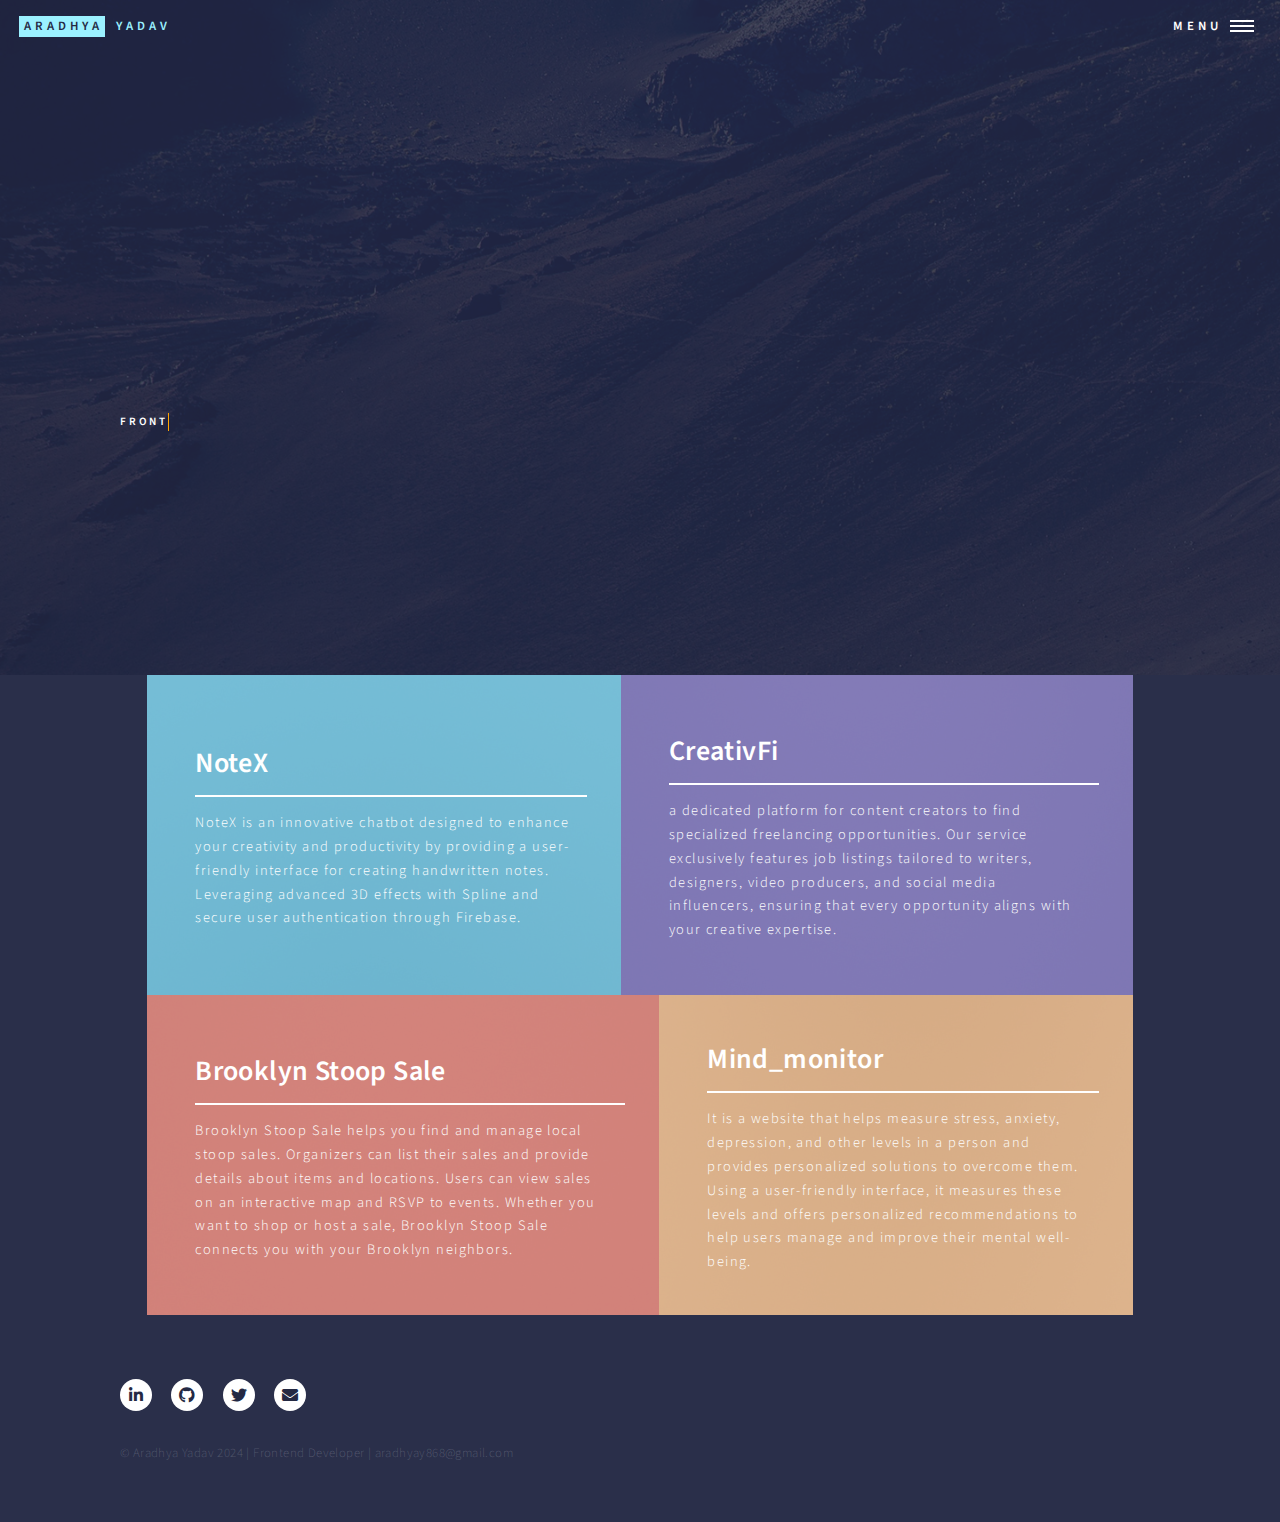
==== commit b2738460: "projects added" ====
--- a/index.html
+++ b/index.html
@@ -63,7 +63,7 @@
 									</span>
 									<header class="major">
 										<h3><a href="projects.html" class="link">NoteX</a></h3>
-										<p>NoteX is a ai which help to write handwritten notes like humans</p>
+										<p>NoteX is an innovative chatbot designed to enhance your creativity and productivity by providing a user-friendly interface for creating handwritten notes. Leveraging advanced 3D effects with Spline and secure user authentication through Firebase.</p>
 									</header>
 								</article>
 								<article>
@@ -71,17 +71,19 @@
 										<img src="images/pic02.jpg" alt="" />
 									</span>
 									<header class="major">
-										<h3><a href="projects.html" class="link">Educrib</a></h3>
-										<p>It is a platform  which provides personalised learning to students</p>
-									</header>
+										
+										<h3> <a href="projects.html" class="link">CreativFi </a></h3>
+										<p> a dedicated platform for content creators to find specialized freelancing opportunities. Our service exclusively features job listings tailored to writers, designers, video producers, and social media influencers, ensuring that every opportunity aligns with your creative expertise.</p>
+								  </header>
+	
 								</article>
 								<article>
 									<span class="image">
 										<img src="images/pic05.jpg" alt="" />
 									</span>
 									<header class="major">
-										<h3><a href="projects.html" class="link">MathTool</a></h3>
-										<p>A platform which help which help to learn maths through quizzes and games.</p>
+										<h3><a href="projects.html" class="link">Brooklyn Stoop Sale</a></h3>
+										<p>Brooklyn Stoop Sale helps you find and manage local stoop sales. Organizers can list their sales and provide details about items and locations. Users can view sales on an interactive map and RSVP to events. Whether you want to shop or host a sale, Brooklyn Stoop Sale connects you with your Brooklyn neighbors.</p>
 									</header>
 								</article>
 								<article>
@@ -90,7 +92,7 @@
 									</span>
 									<header class="major">
 										<h3><a href="projects.html" class="link">Mind_monitor</a></h3>
-										<p>it is a website which help to measure stress, anxiety, dispression etc level of a person and provide them personalised solution to overcome with that. </p>
+										<p>It is a website that helps measure stress, anxiety, depression, and other levels in a person and provides personalized solutions to overcome them. Using a user-friendly interface, it measures these levels and offers personalized recommendations to help users manage and improve their mental well-being.</p>
 									</header>
 								</article>
 								
--- a/assets/css/main.css
+++ b/assets/css/main.css
@@ -250,19 +250,21 @@
 	}
 
 	
-	#banner .content .typewriter {
-		
-		white-space: nowrap; /* Prevent wrapping */
-		overflow: hidden; /* Hide the overflow text */
-		border-right: 0.15em solid orange; /* The caret */
-		animation: blink-caret 0.75s step-end infinite;
-	}
-	
-	/* Blinking caret effect */
-	@keyframes blink-caret {
-		from, to { border-color: transparent; }
-		50% { border-color: orange; }
-	}
+/* Style for the typewriter effect */
+#banner .content .typewriter {
+    white-space: nowrap; /* Prevent wrapping */
+    overflow: hidden; /* Hide the overflow text */
+    border-right: 0.15em solid orange; /* The caret */
+    animation: blink-caret 0.75s step-end infinite; /* Blinking caret animation */
+    display: inline; /* Ensure inline display for text */
+}
+
+/* Blinking caret effect */
+@keyframes blink-caret {
+    from, to { border-color: transparent; }
+    50% { border-color: orange; }
+}
+
 	
 	 /* about animation css */
 
@@ -2003,7 +2005,6 @@
 
 		header.major > p {
 			font-size: 0.9em;
-			font-weight: 600;
 			letter-spacing: .10em;
 		
 			margin-bottom: 0;
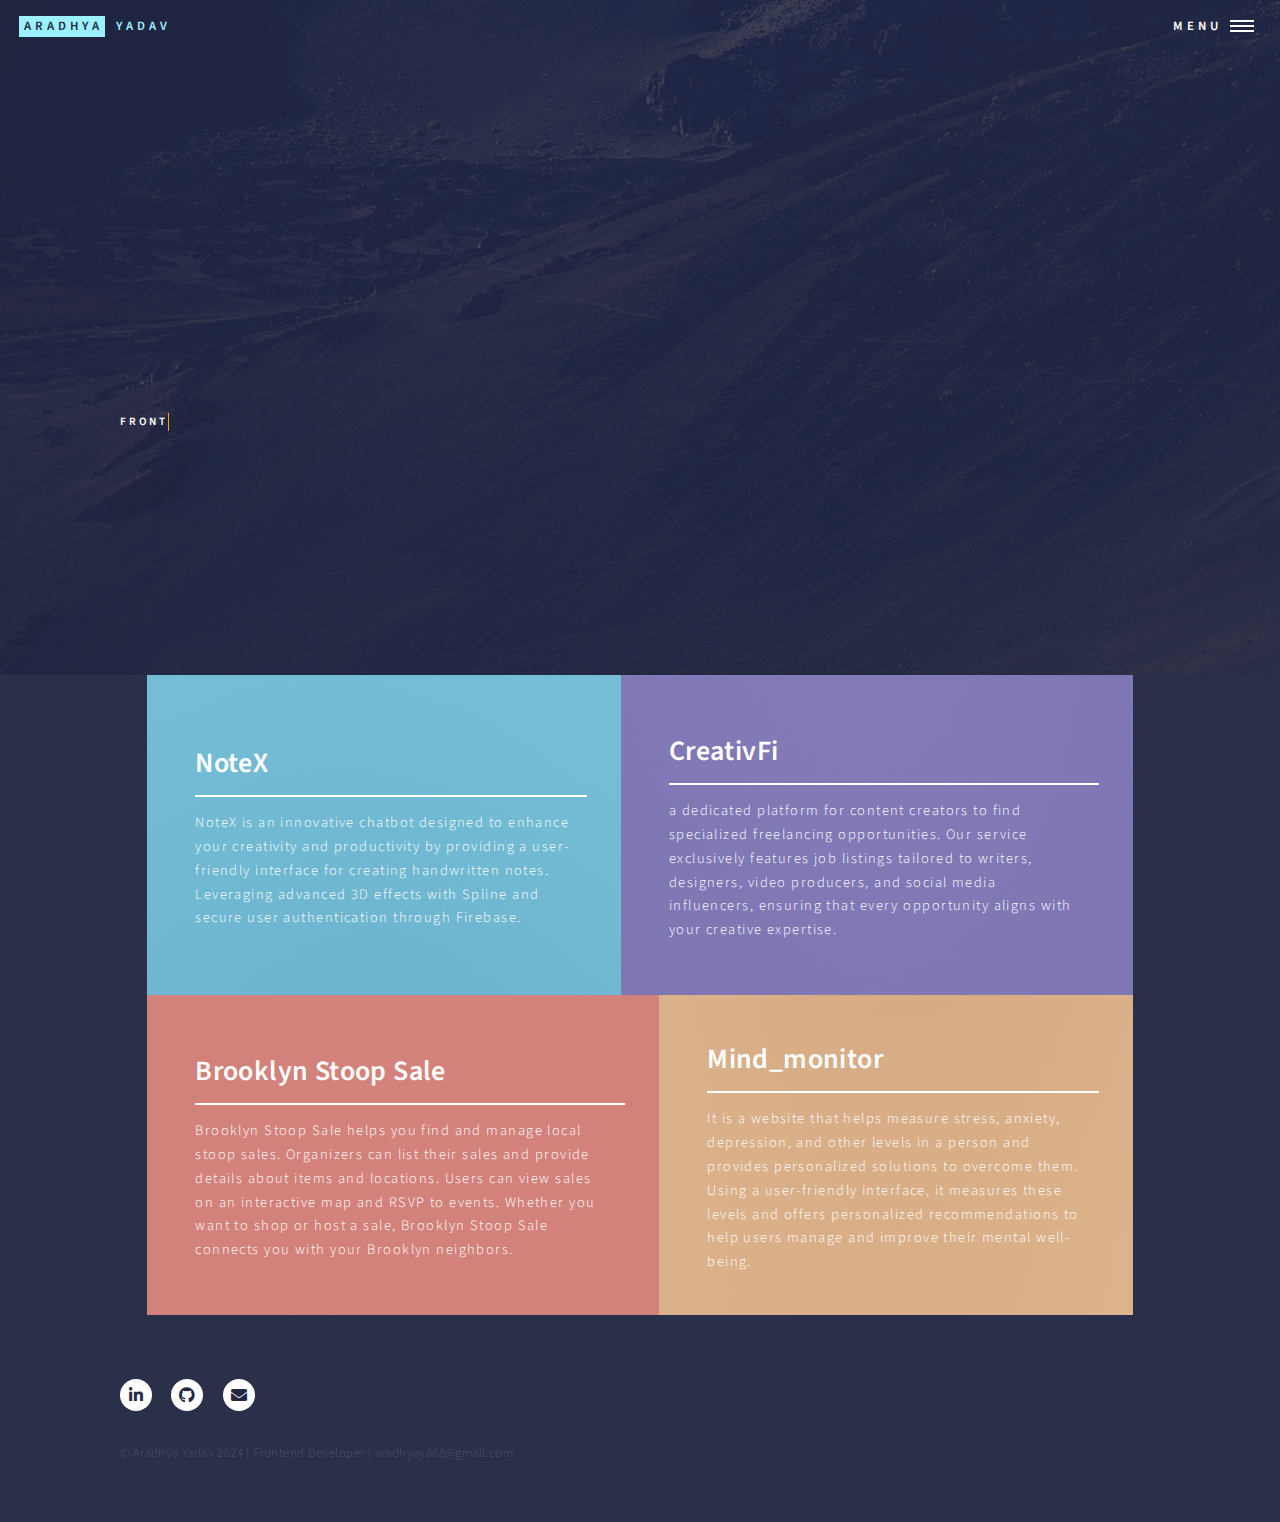
==== commit 4f500fb2: "Update index.html" ====
--- a/index.html
+++ b/index.html
@@ -106,7 +106,7 @@
 							<ul class="icons">
 								<li><a href="https://www.linkedin.com/in/aradhya-yadav-b4b287242" target="_blank" class="icon brands alt fa-linkedin-in"><span class="label">LinkedIn</span></a></li>
 								<li><a href="https://github.com/Aradhya-005" target="_blank" class="icon brands alt fa-github"><span class="label">GitHub</span></a></li>
-								<li><a href="https://x.com/Aradhya68429945" target="_blank" class="icon brands alt fa-twitter"><span class="label">Twitter</span></a></li>
+<!-- 								<li><a href="https://x.com/Aradhya68429945" target="_blank" class="icon brands alt fa-twitter"><span class="label">Twitter</span></a></li> -->
 								<li><a href="mailto:aradhyay868@gmail.com" target="_blank" class="icon solid alt fa-envelope"><span class="label">Email</span></a></li>
 							</ul>
 							<ul class="copyright">
@@ -127,4 +127,4 @@
 			<script src="assets/js/main.js"></script>
 
 	</body>
-</html>+</html>
